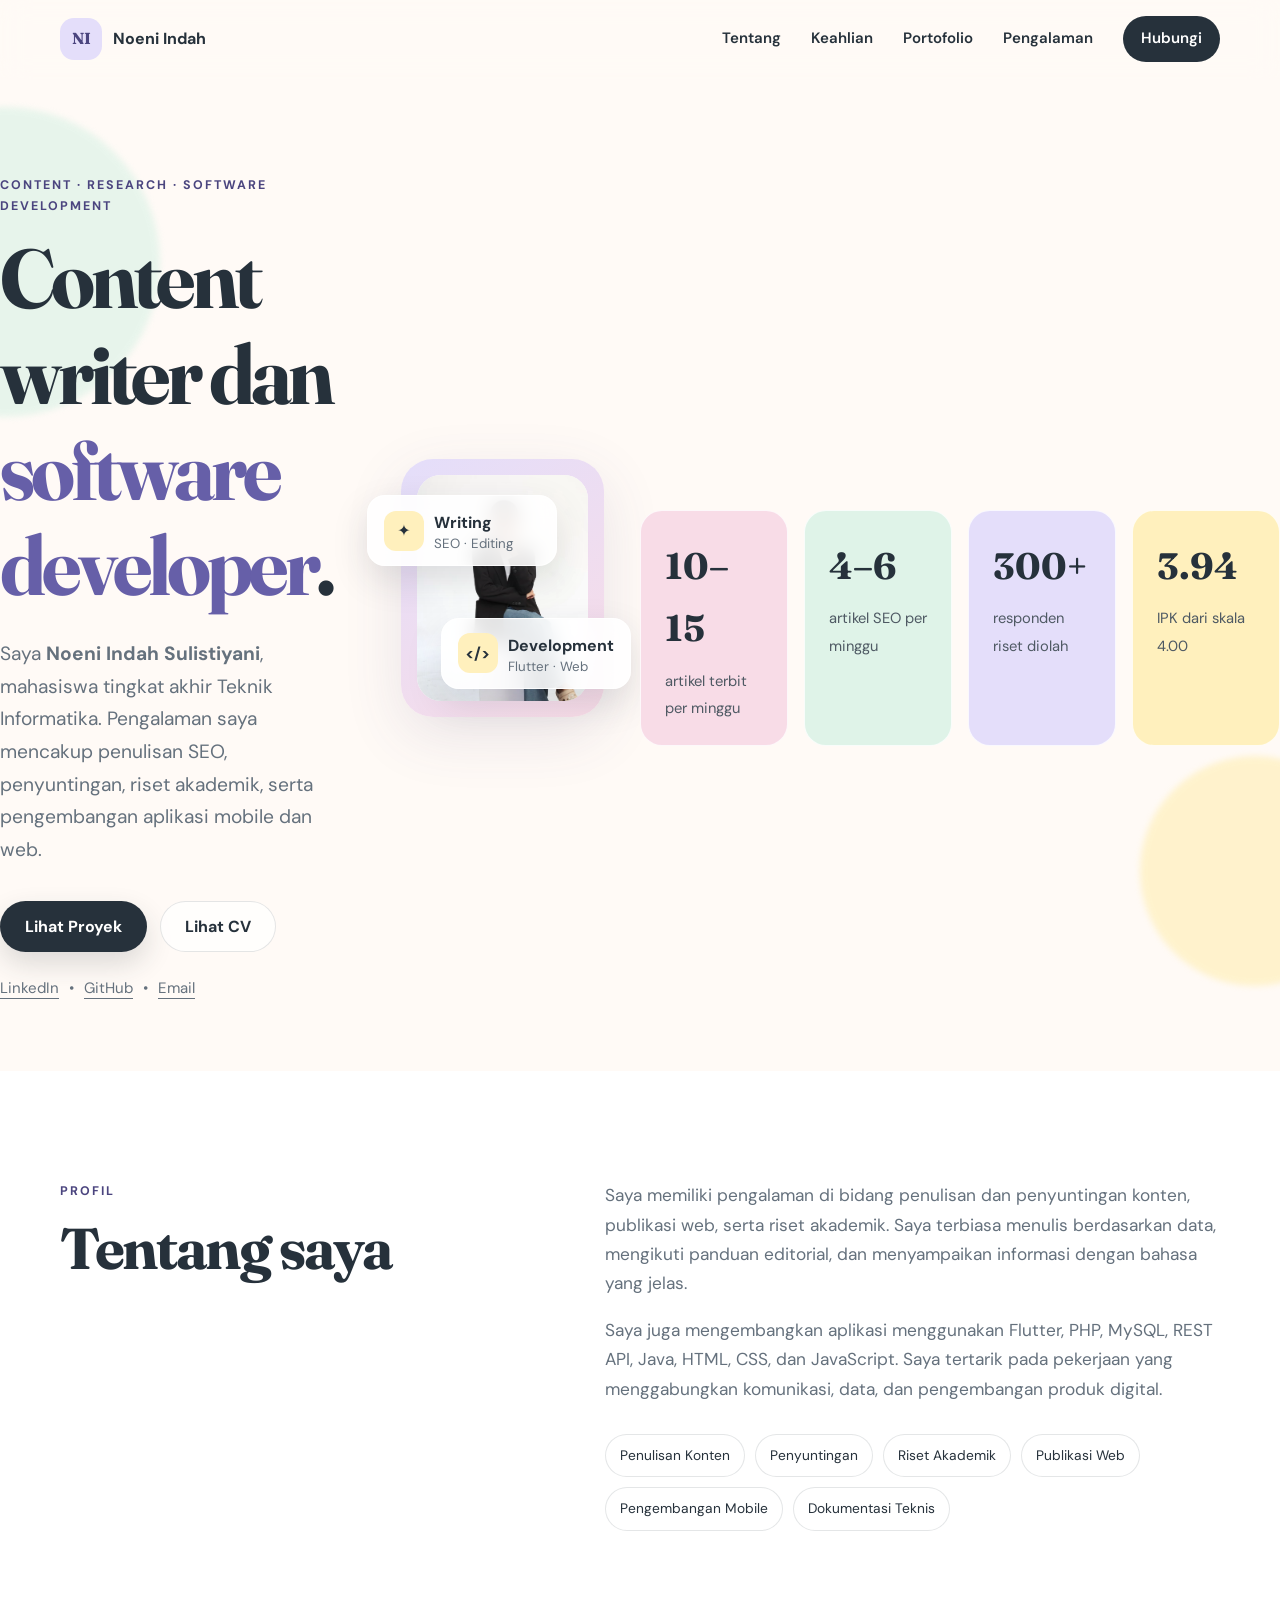
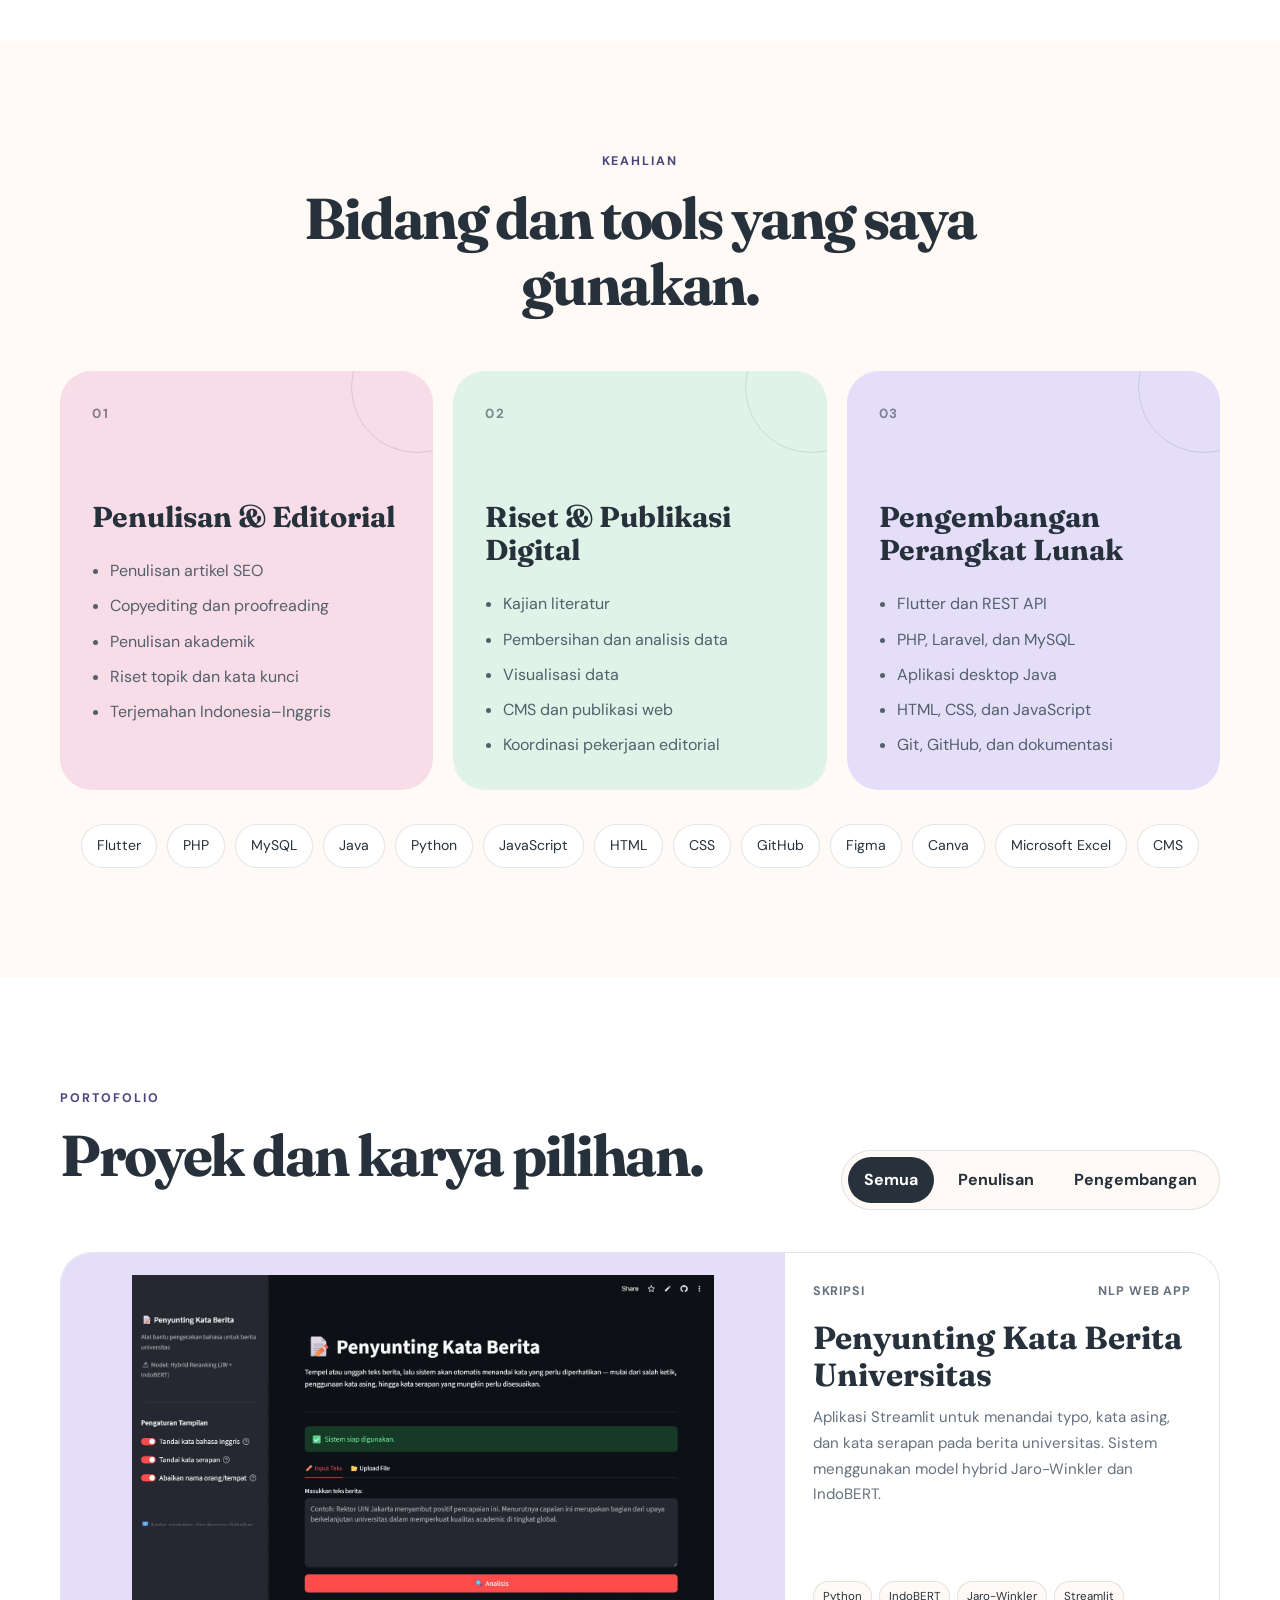
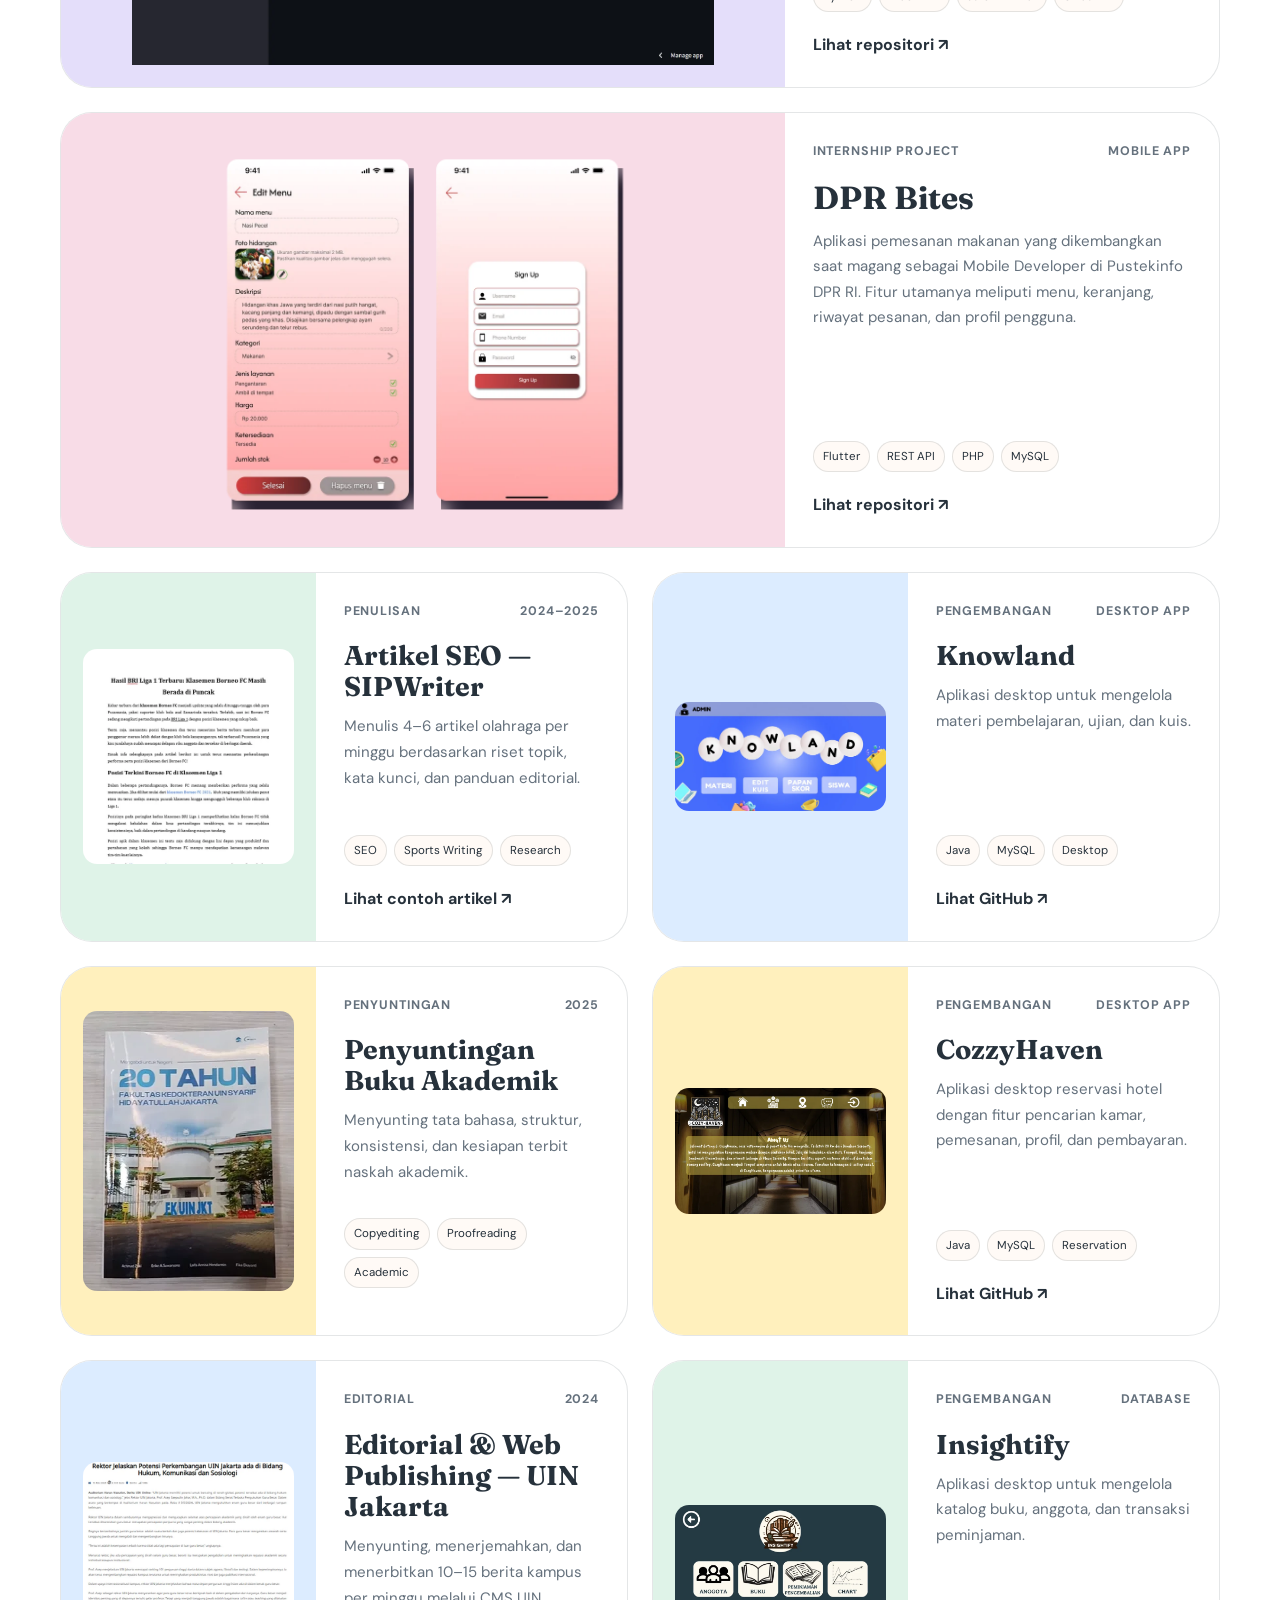
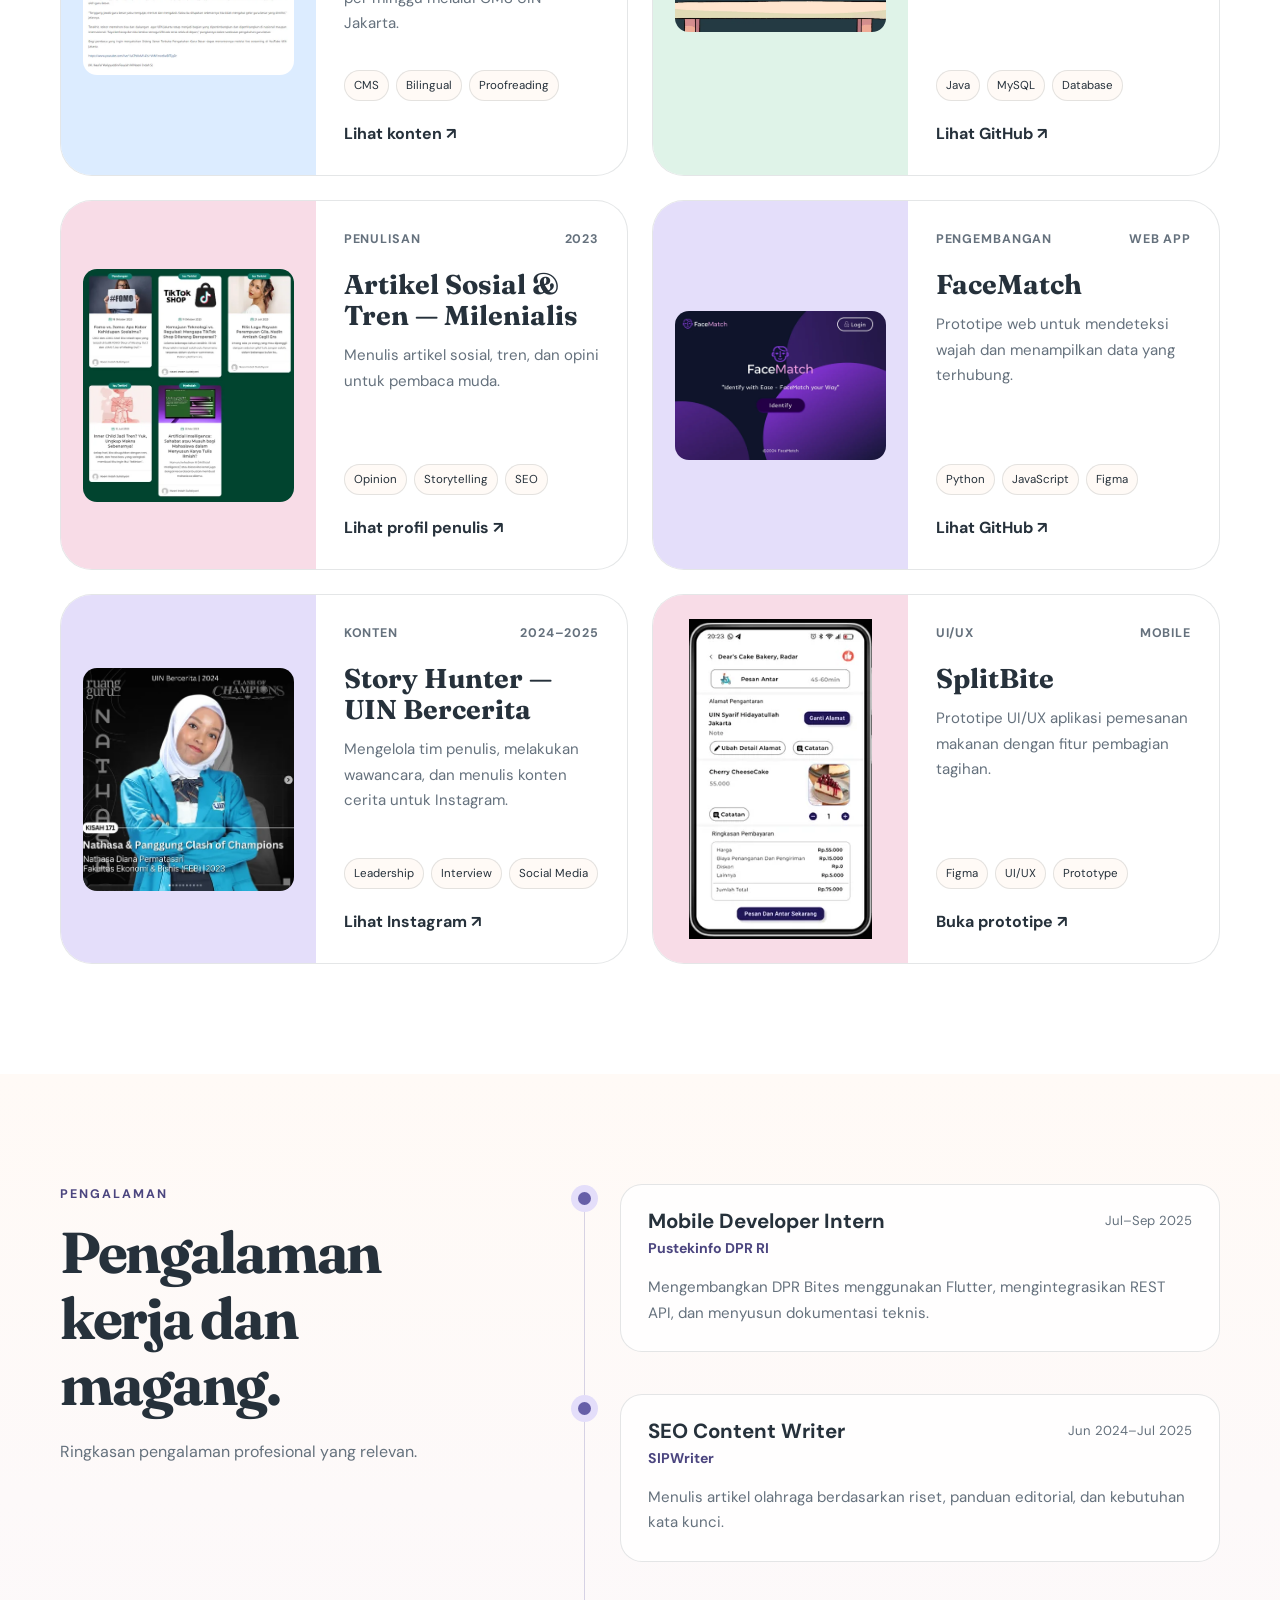
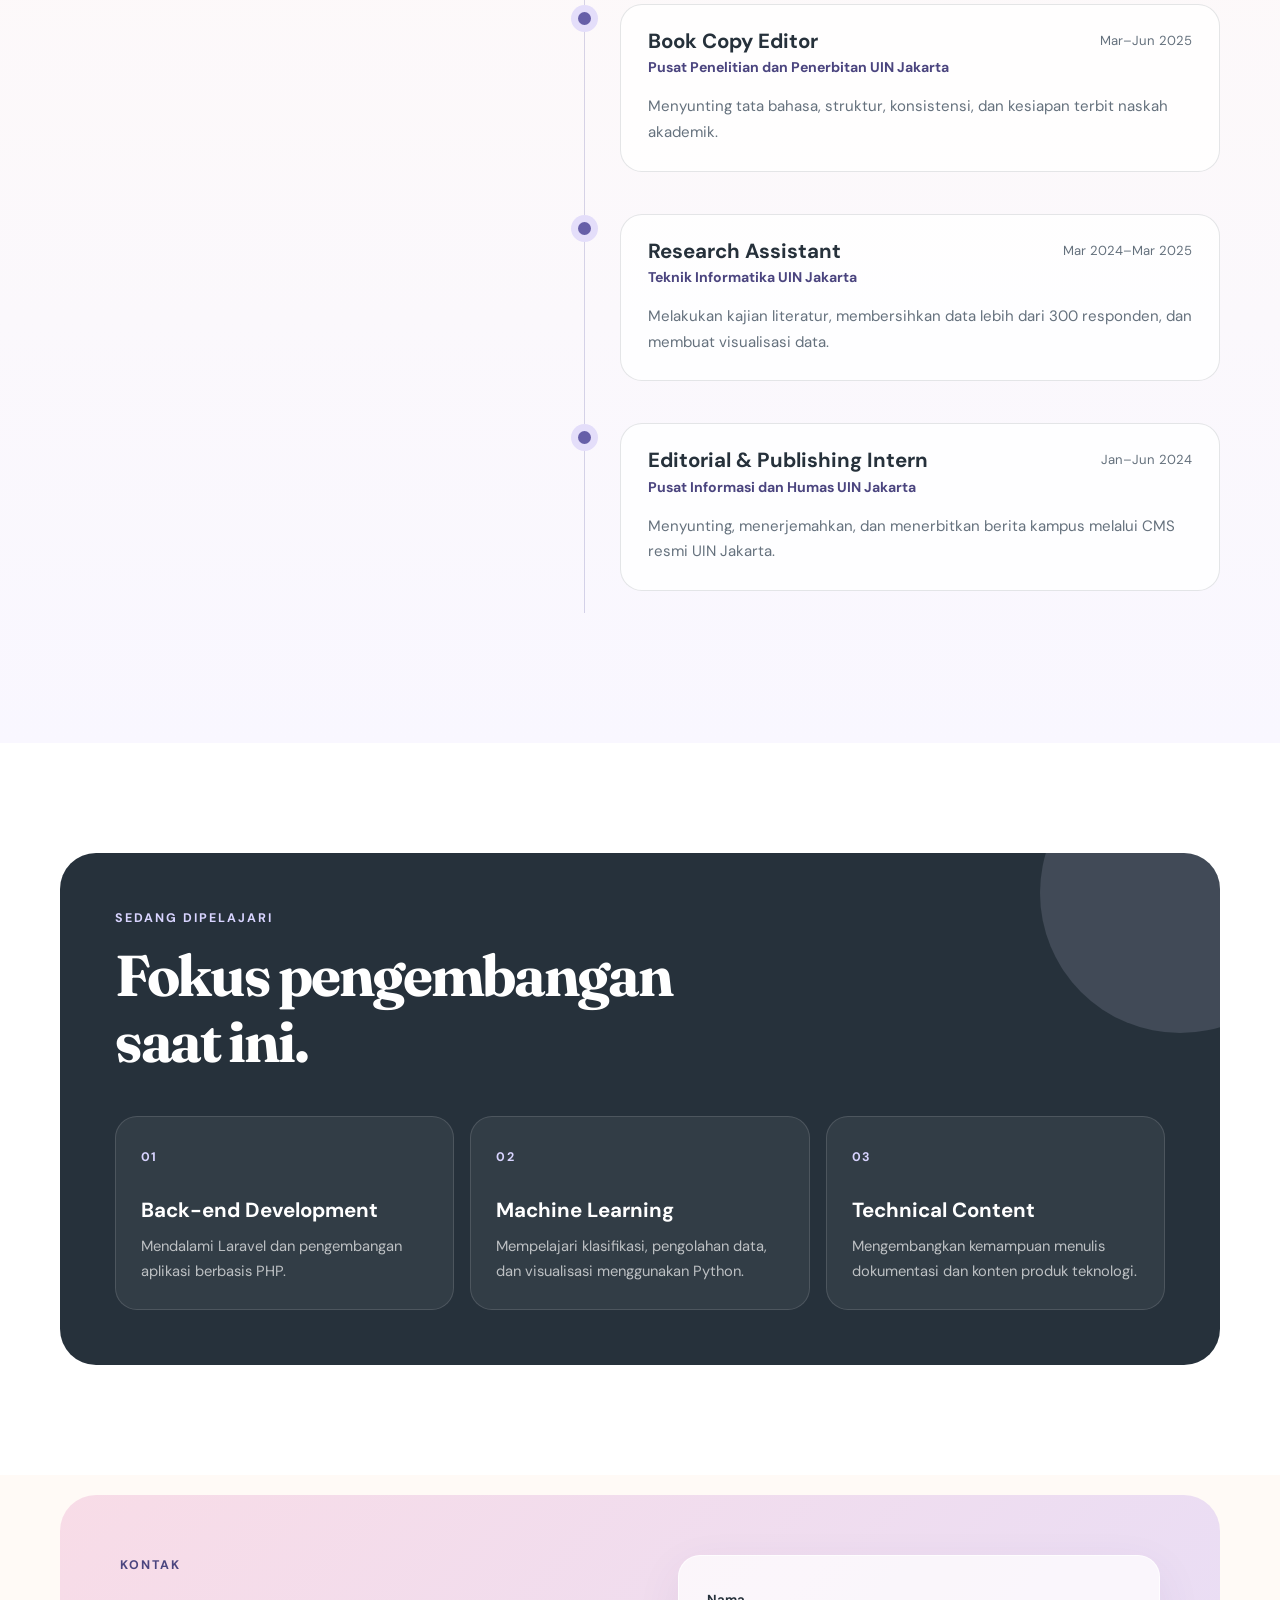
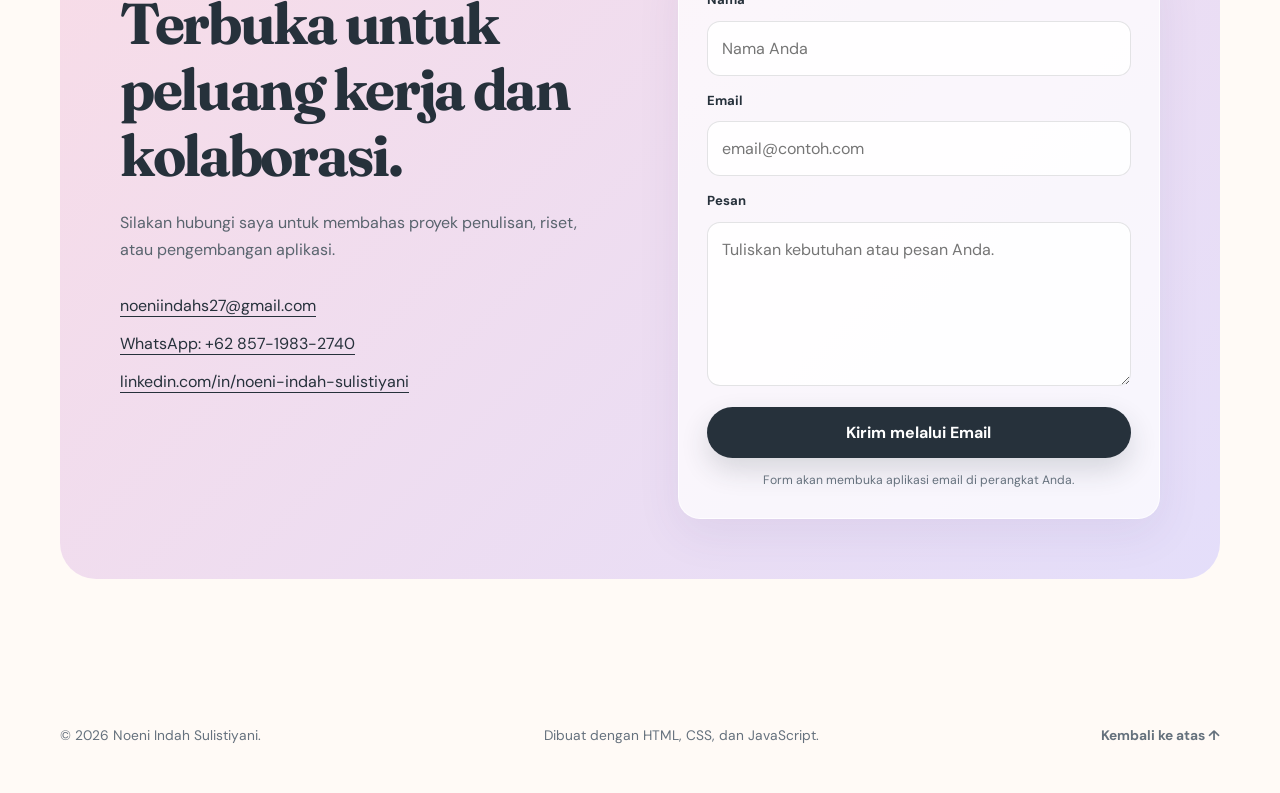
==== index.html @ 23eca580 "Add files via upload" ====
<!doctype html>
<html lang="id">
<head>
<meta charset="utf-8"/>
<meta content="width=device-width, initial-scale=1" name="viewport"/>
<meta content="Portofolio Noeni Indah Sulistiyani di bidang penulisan, penyuntingan, riset, dan pengembangan perangkat lunak." name="description"/>
<meta content="Noeni Indah Sulistiyani, content writer, editor, SEO writer, software developer, Flutter, Java, PHP, portfolio" name="keywords"/>
<meta content="Noeni Indah Sulistiyani" name="author"/>
<meta content="#fff8f3" name="theme-color"/>
<meta content="Noeni Indah Sulistiyani | Portofolio" property="og:title"/>
<meta content="Content writer, editor, researcher, dan software developer." property="og:description"/>
<meta content="website" property="og:type"/>
<title>Noeni Indah Sulistiyani | Portofolio</title>
<link href="https://fonts.googleapis.com" rel="preconnect"/>
<link crossorigin="" href="https://fonts.gstatic.com" rel="preconnect"/>
<link href="https://fonts.googleapis.com/css2?family=DM+Sans:wght@400;500;600;700&amp;family=Fraunces:opsz,wght@9..144,600;9..144,700&amp;display=swap" rel="stylesheet"/>
<link href="style.css" rel="stylesheet"/>
<script type="application/ld+json">
{
  "@context": "https://schema.org",
  "@type": "Person",
  "name": "Noeni Indah Sulistiyani",
  "jobTitle": "Content Writer and Software Developer",
  "email": "mailto:noeniindahs27@gmail.com",
  "url": "https://noeniis.github.io",
  "sameAs": [
    "https://www.linkedin.com/in/noeni-indah-sulistiyani/",
    "https://github.com/noeniis"
  ]
}
  </script>
</head>
<body>
<a class="skip-link" href="#main-content">Lewati ke konten utama</a>
<header class="site-header" id="top">
<nav aria-label="Navigasi utama" class="nav container">
<a aria-label="Beranda Noeni" class="brand" href="#top">
<span class="brand-mark">NI</span>
<span>Noeni Indah</span>
</a>
<button aria-controls="nav-menu" aria-expanded="false" aria-label="Buka menu" class="nav-toggle" type="button">
<span></span><span></span><span></span>
</button>
<div class="nav-menu" id="nav-menu">
<a href="#about">Tentang</a>
<a href="#skills">Keahlian</a>
<a href="#portfolio">Portofolio</a>
<a href="#experience">Pengalaman</a>
<a class="nav-cta" href="#contact">Hubungi</a>
</div>
</nav>
</header>
<main id="main-content">
<section class="hero section">
<div aria-hidden="true" class="hero-blob hero-blob-one"></div>
<div aria-hidden="true" class="hero-blob hero-blob-two"></div>
<div class="container hero-grid">
<div class="hero-copy reveal">
<p class="eyebrow">Content · Research · Software Development</p>
<h1>Content writer dan <span>software developer</span>.</h1>
<p class="hero-lead">Saya <strong>Noeni Indah Sulistiyani</strong>, mahasiswa tingkat akhir Teknik Informatika. Pengalaman saya mencakup penulisan SEO, penyuntingan, riset akademik, serta pengembangan aplikasi mobile dan web.</p>
<div class="hero-actions">
<a class="btn btn-primary" href="#portfolio">Lihat Proyek</a>
<a class="btn btn-secondary" href="assets/documents/Noeni-Indah-Sulistiyani-CV.pdf" rel="noopener" target="_blank">Lihat CV</a>
</div>
<div aria-label="Tautan profesional" class="hero-socials">
<a href="https://www.linkedin.com/in/noeni-indah-sulistiyani/" rel="noopener" target="_blank">LinkedIn</a>
<span aria-hidden="true">•</span>
<a href="https://github.com/noeniis" rel="noopener" target="_blank">GitHub</a>
<span aria-hidden="true">•</span>
<a href="mailto:noeniindahs27@gmail.com">Email</a>
</div>
</div>
<div class="hero-visual reveal">
<div class="portrait-card">
<img alt="Foto profesional Noeni Indah Sulistiyani" height="1130" src="assets/images/profile.webp" width="853"/>
<div class="floating-note note-writing">
<span class="note-icon">✦</span>
<strong>Writing</strong>
<small>SEO · Editing</small>
</div>
<div class="floating-note note-coding">
<span class="note-icon">&lt;/&gt;</span>
<strong>Development</strong>
<small>Flutter · Web</small>
</div>
</div>
</div>
</div>
<div aria-label="Pencapaian singkat" class="container stats-grid reveal">
<article class="stat-card pastel-pink">
<strong>10–15</strong>
<span>artikel terbit per minggu</span>
</article>
<article class="stat-card pastel-mint">
<strong>4–6</strong>
<span>artikel SEO per minggu</span>
</article>
<article class="stat-card pastel-lavender">
<strong>300+</strong>
<span>responden riset diolah</span>
</article>
<article class="stat-card pastel-yellow">
<strong>3.94</strong>
<span>IPK dari skala 4.00</span>
</article>
</div>
</section>
<section class="section about" id="about">
<div class="container about-grid">
<div class="section-heading reveal">
<p class="eyebrow">Profil</p>
<h2>Tentang saya</h2>
</div>
<div class="about-copy reveal">
<p>Saya memiliki pengalaman di bidang penulisan dan penyuntingan konten, publikasi web, serta riset akademik. Saya terbiasa menulis berdasarkan data, mengikuti panduan editorial, dan menyampaikan informasi dengan bahasa yang jelas.</p>
<p>Saya juga mengembangkan aplikasi menggunakan Flutter, PHP, MySQL, REST API, Java, HTML, CSS, dan JavaScript. Saya tertarik pada pekerjaan yang menggabungkan komunikasi, data, dan pengembangan produk digital.</p>
<div aria-label="Bidang utama" class="about-tags">
<span>Penulisan Konten</span>
<span>Penyuntingan</span>
<span>Riset Akademik</span>
<span>Publikasi Web</span>
<span>Pengembangan Mobile</span>
<span>Dokumentasi Teknis</span>
</div>
</div>
</div>
</section>
<section class="section skills-section" id="skills">
<div class="container">
<div class="section-heading centered reveal">
<p class="eyebrow">Keahlian</p>
<h2>Bidang dan tools yang saya gunakan.</h2>
</div>
<div class="skills-grid">
<article class="skill-panel pastel-pink reveal">
<div class="skill-number">01</div>
<h3>Penulisan &amp; Editorial</h3>
<ul><li>Penulisan artikel SEO</li><li>Copyediting dan proofreading</li><li>Penulisan akademik</li><li>Riset topik dan kata kunci</li><li>Terjemahan Indonesia–Inggris</li></ul>
</article>
<article class="skill-panel pastel-mint reveal">
<div class="skill-number">02</div>
<h3>Riset &amp; Publikasi Digital</h3>
<ul><li>Kajian literatur</li><li>Pembersihan dan analisis data</li><li>Visualisasi data</li><li>CMS dan publikasi web</li><li>Koordinasi pekerjaan editorial</li></ul>
</article>
<article class="skill-panel pastel-lavender reveal">
<div class="skill-number">03</div>
<h3>Pengembangan Perangkat Lunak</h3>
<ul><li>Flutter dan REST API</li><li>PHP, Laravel, dan MySQL</li><li>Aplikasi desktop Java</li><li>HTML, CSS, dan JavaScript</li><li>Git, GitHub, dan dokumentasi</li></ul>
</article>
</div>
<div aria-label="Perangkat yang digunakan" class="tool-cloud reveal">
<span>Flutter</span><span>PHP</span><span>MySQL</span><span>Java</span><span>Python</span><span>JavaScript</span><span>HTML</span><span>CSS</span><span>GitHub</span><span>Figma</span><span>Canva</span><span>Microsoft Excel</span><span>CMS</span>
</div>
</div>
</section>
<section class="section portfolio-section" id="portfolio">
<div class="container">
<div class="portfolio-head reveal">
<div class="section-heading">
<p class="eyebrow">Portofolio</p>
<h2>Proyek dan karya pilihan.</h2>
</div>
<div aria-label="Filter portofolio" class="filter-group" role="group">
<button class="filter-btn active" data-filter="all" type="button">Semua</button>
<button class="filter-btn" data-filter="writing" type="button">Penulisan</button>
<button class="filter-btn" data-filter="coding" type="button">Pengembangan</button>
</div>
</div>
<div class="portfolio-grid"><article class="project-card featured reveal" data-category="coding">
<div class="project-image pastel-lavender">
<img alt="Tampilan aplikasi Penyunting Kata Berita Universitas" loading="lazy" src="assets/images/berita-universitas.webp"/>
</div>
<div class="project-body">
<div class="project-meta"><span>Skripsi</span><span>NLP Web App</span></div>
<h3>Penyunting Kata Berita Universitas</h3>
<p>Aplikasi Streamlit untuk menandai typo, kata asing, dan kata serapan pada berita universitas. Sistem menggunakan model hybrid Jaro-Winkler dan IndoBERT.</p>
<div class="project-tags"><span>Python</span><span>IndoBERT</span><span>Jaro-Winkler</span><span>Streamlit</span></div>
<a class="text-link" href="https://github.com/noeniis/berita_universitas" rel="noopener" target="_blank">Lihat repositori <span aria-hidden="true">↗</span></a>
</div>
</article><article class="project-card featured reveal" data-category="coding">
<div class="project-image pastel-pink">
<img alt="Tampilan aplikasi mobile DPR Bites" loading="lazy" src="assets/images/dpr-bites.webp"/>
</div>
<div class="project-body">
<div class="project-meta"><span>Internship Project</span><span>Mobile App</span></div>
<h3>DPR Bites</h3>
<p>Aplikasi pemesanan makanan yang dikembangkan saat magang sebagai Mobile Developer di Pustekinfo DPR RI. Fitur utamanya meliputi menu, keranjang, riwayat pesanan, dan profil pengguna.</p>
<div class="project-tags"><span>Flutter</span><span>REST API</span><span>PHP</span><span>MySQL</span></div>
<a class="text-link" href="https://github.com/noeniis/dpr_bites" rel="noopener" target="_blank">Lihat repositori <span aria-hidden="true">↗</span></a>
</div>
</article>
<article class="project-card reveal" data-category="writing">
<div class="project-image pastel-mint">
<img alt="Cuplikan artikel SEO SIPWriter" loading="lazy" src="assets/images/sipwriter.webp"/>
</div>
<div class="project-body">
<div class="project-meta"><span>Penulisan</span><span>2024–2025</span></div>
<h3>Artikel SEO — SIPWriter</h3>
<p>Menulis 4–6 artikel olahraga per minggu berdasarkan riset topik, kata kunci, dan panduan editorial.</p>
<div class="project-tags"><span>SEO</span><span>Sports Writing</span><span>Research</span></div>
<a class="text-link" href="https://bit.ly/sipwriterNoeni" rel="noopener" target="_blank">Lihat contoh artikel <span aria-hidden="true">↗</span></a>
</div>
</article>
<article class="project-card reveal" data-category="coding">
<div class="project-image pastel-blue">
<img alt="Tampilan aplikasi pembelajaran Knowland" loading="lazy" src="assets/images/knowland.webp"/>
</div>
<div class="project-body">
<div class="project-meta"><span>Pengembangan</span><span>Desktop App</span></div>
<h3>Knowland</h3>
<p>Aplikasi desktop untuk mengelola materi pembelajaran, ujian, dan kuis.</p>
<div class="project-tags"><span>Java</span><span>MySQL</span><span>Desktop</span></div>
<a class="text-link" href="https://github.com/noeniis" rel="noopener" target="_blank">Lihat GitHub <span aria-hidden="true">↗</span></a>
</div>
</article>
<article class="project-card reveal" data-category="writing">
<div class="project-image pastel-yellow">
<img alt="Buku akademik yang disunting" loading="lazy" src="assets/images/book-editing.webp"/>
</div>
<div class="project-body">
<div class="project-meta"><span>Penyuntingan</span><span>2025</span></div>
<h3>Penyuntingan Buku Akademik</h3>
<p>Menyunting tata bahasa, struktur, konsistensi, dan kesiapan terbit naskah akademik.</p>
<div class="project-tags"><span>Copyediting</span><span>Proofreading</span><span>Academic</span></div>
</div>
</article>
<article class="project-card reveal" data-category="coding">
<div class="project-image pastel-yellow">
<img alt="Tampilan aplikasi reservasi hotel CozzyHaven" loading="lazy" src="assets/images/cozzyhaven.webp"/>
</div>
<div class="project-body">
<div class="project-meta"><span>Pengembangan</span><span>Desktop App</span></div>
<h3>CozzyHaven</h3>
<p>Aplikasi desktop reservasi hotel dengan fitur pencarian kamar, pemesanan, profil, dan pembayaran.</p>
<div class="project-tags"><span>Java</span><span>MySQL</span><span>Reservation</span></div>
<a class="text-link" href="https://github.com/noeniis" rel="noopener" target="_blank">Lihat GitHub <span aria-hidden="true">↗</span></a>
</div>
</article>
<article class="project-card reveal" data-category="writing">
<div class="project-image pastel-blue">
<img alt="Cuplikan artikel berita UIN Jakarta" loading="lazy" src="assets/images/uin-editorial.webp"/>
</div>
<div class="project-body">
<div class="project-meta"><span>Editorial</span><span>2024</span></div>
<h3>Editorial &amp; Web Publishing — UIN Jakarta</h3>
<p>Menyunting, menerjemahkan, dan menerbitkan 10–15 berita kampus per minggu melalui CMS UIN Jakarta.</p>
<div class="project-tags"><span>CMS</span><span>Bilingual</span><span>Proofreading</span></div>
<a class="text-link" href="https://bit.ly/beritaUINNoeni" rel="noopener" target="_blank">Lihat konten <span aria-hidden="true">↗</span></a>
</div>
</article>
<article class="project-card reveal" data-category="coding">
<div class="project-image pastel-mint">
<img alt="Tampilan perpustakaan digital Insightify" loading="lazy" src="assets/images/insightify.webp"/>
</div>
<div class="project-body">
<div class="project-meta"><span>Pengembangan</span><span>Database</span></div>
<h3>Insightify</h3>
<p>Aplikasi desktop untuk mengelola katalog buku, anggota, dan transaksi peminjaman.</p>
<div class="project-tags"><span>Java</span><span>MySQL</span><span>Database</span></div>
<a class="text-link" href="https://github.com/noeniis" rel="noopener" target="_blank">Lihat GitHub <span aria-hidden="true">↗</span></a>
</div>
</article>
<article class="project-card reveal" data-category="writing">
<div class="project-image pastel-pink">
<img alt="Kumpulan artikel Noeni di Milenialis" loading="lazy" src="assets/images/milenialis.webp"/>
</div>
<div class="project-body">
<div class="project-meta"><span>Penulisan</span><span>2023</span></div>
<h3>Artikel Sosial &amp; Tren — Milenialis</h3>
<p>Menulis artikel sosial, tren, dan opini untuk pembaca muda.</p>
<div class="project-tags"><span>Opinion</span><span>Storytelling</span><span>SEO</span></div>
<a class="text-link" href="https://milenialis.id/author/noeni-indah-sulistiyani/" rel="noopener" target="_blank">Lihat profil penulis <span aria-hidden="true">↗</span></a>
</div>
</article>
<article class="project-card reveal" data-category="coding">
<div class="project-image pastel-lavender">
<img alt="Tampilan website pengenalan wajah FaceMatch" loading="lazy" src="assets/images/facematch.webp"/>
</div>
<div class="project-body">
<div class="project-meta"><span>Pengembangan</span><span>Web App</span></div>
<h3>FaceMatch</h3>
<p>Prototipe web untuk mendeteksi wajah dan menampilkan data yang terhubung.</p>
<div class="project-tags"><span>Python</span><span>JavaScript</span><span>Figma</span></div>
<a class="text-link" href="https://github.com/noeniis" rel="noopener" target="_blank">Lihat GitHub <span aria-hidden="true">↗</span></a>
</div>
</article>
<article class="project-card reveal" data-category="writing">
<div class="project-image pastel-lavender">
<img alt="Konten Instagram UIN Bercerita" loading="lazy" src="assets/images/uin-bercerita.webp"/>
</div>
<div class="project-body">
<div class="project-meta"><span>Konten</span><span>2024–2025</span></div>
<h3>Story Hunter — UIN Bercerita</h3>
<p>Mengelola tim penulis, melakukan wawancara, dan menulis konten cerita untuk Instagram.</p>
<div class="project-tags"><span>Leadership</span><span>Interview</span><span>Social Media</span></div>
<a class="text-link" href="https://www.instagram.com/uinbercerita/" rel="noopener" target="_blank">Lihat Instagram <span aria-hidden="true">↗</span></a>
</div>
</article>
<article class="project-card reveal" data-category="coding">
<div class="project-image pastel-pink">
<img alt="Tampilan prototipe SplitBite" loading="lazy" src="assets/images/splitbite.webp"/>
</div>
<div class="project-body">
<div class="project-meta"><span>UI/UX</span><span>Mobile</span></div>
<h3>SplitBite</h3>
<p>Prototipe UI/UX aplikasi pemesanan makanan dengan fitur pembagian tagihan.</p>
<div class="project-tags"><span>Figma</span><span>UI/UX</span><span>Prototype</span></div>
<a class="text-link" href="https://www.figma.com/proto/OXzYDsZk25T3Bbr1NCgT6A/Mock-Up-SplitBite?node-id=131-618&amp;p=f&amp;m=draw&amp;scaling=scale-down&amp;content-scaling=fixed&amp;page-id=0%3A1&amp;starting-point-node-id=1%3A2&amp;t=vXgutFdn3vOomRvY-1" rel="noopener" target="_blank">Buka prototipe <span aria-hidden="true">↗</span></a>
</div>
</article>
</div>
</div>
</section>
<section class="section experience-section" id="experience">
<div class="container experience-grid">
<div class="section-heading reveal">
<p class="eyebrow">Pengalaman</p>
<h2>Pengalaman kerja dan magang.</h2>
<p class="section-intro">Ringkasan pengalaman profesional yang relevan.</p>
</div>
<div class="timeline">
<article class="timeline-item reveal">
<div class="timeline-dot"></div>
<div class="timeline-content">
<div class="timeline-top"><h3>Mobile Developer Intern</h3><span>Jul–Sep 2025</span></div>
<p class="timeline-org">Pustekinfo DPR RI</p>
<p>Mengembangkan DPR Bites menggunakan Flutter, mengintegrasikan REST API, dan menyusun dokumentasi teknis.</p>
</div>
</article>
<article class="timeline-item reveal">
<div class="timeline-dot"></div>
<div class="timeline-content">
<div class="timeline-top"><h3>SEO Content Writer</h3><span>Jun 2024–Jul 2025</span></div>
<p class="timeline-org">SIPWriter</p>
<p>Menulis artikel olahraga berdasarkan riset, panduan editorial, dan kebutuhan kata kunci.</p>
</div>
</article>
<article class="timeline-item reveal">
<div class="timeline-dot"></div>
<div class="timeline-content">
<div class="timeline-top"><h3>Book Copy Editor</h3><span>Mar–Jun 2025</span></div>
<p class="timeline-org">Pusat Penelitian dan Penerbitan UIN Jakarta</p>
<p>Menyunting tata bahasa, struktur, konsistensi, dan kesiapan terbit naskah akademik.</p>
</div>
</article>
<article class="timeline-item reveal">
<div class="timeline-dot"></div>
<div class="timeline-content">
<div class="timeline-top"><h3>Research Assistant</h3><span>Mar 2024–Mar 2025</span></div>
<p class="timeline-org">Teknik Informatika UIN Jakarta</p>
<p>Melakukan kajian literatur, membersihkan data lebih dari 300 responden, dan membuat visualisasi data.</p>
</div>
</article>
<article class="timeline-item reveal">
<div class="timeline-dot"></div>
<div class="timeline-content">
<div class="timeline-top"><h3>Editorial &amp; Publishing Intern</h3><span>Jan–Jun 2024</span></div>
<p class="timeline-org">Pusat Informasi dan Humas UIN Jakarta</p>
<p>Menyunting, menerjemahkan, dan menerbitkan berita kampus melalui CMS resmi UIN Jakarta.</p>
</div>
</article>
</div>
</div>
</section>
<section class="section focus-section">
<div class="container focus-card reveal">
<div>
<p class="eyebrow">Sedang Dipelajari</p>
<h2>Fokus pengembangan saat ini.</h2>
</div>
<div class="focus-items">
<article><span>01</span><h3>Back-end Development</h3><p>Mendalami Laravel dan pengembangan aplikasi berbasis PHP.</p></article>
<article><span>02</span><h3>Machine Learning</h3><p>Mempelajari klasifikasi, pengolahan data, dan visualisasi menggunakan Python.</p></article>
<article><span>03</span><h3>Technical Content</h3><p>Mengembangkan kemampuan menulis dokumentasi dan konten produk teknologi.</p></article>
</div>
</div>
</section>
<section class="section contact-section" id="contact">
<div class="container contact-card reveal">
<div class="contact-copy">
<p class="eyebrow">Kontak</p>
<h2>Terbuka untuk peluang kerja dan kolaborasi.</h2>
<p>Silakan hubungi saya untuk membahas proyek penulisan, riset, atau pengembangan aplikasi.</p>
<div class="contact-links">
<a href="mailto:noeniindahs27@gmail.com">noeniindahs27@gmail.com</a>
<a href="https://wa.me/6285719832740" rel="noopener" target="_blank">WhatsApp: +62 857-1983-2740</a>
<a href="https://www.linkedin.com/in/noeni-indah-sulistiyani/" rel="noopener" target="_blank">linkedin.com/in/noeni-indah-sulistiyani</a>
</div>
</div>
<form class="contact-form" id="contact-form">
<label for="name">Nama</label>
<input id="name" name="name" placeholder="Nama Anda" required="" type="text"/>
<label for="email">Email</label>
<input id="email" name="email" placeholder="email@contoh.com" required="" type="email"/>
<label for="message">Pesan</label>
<textarea id="message" name="message" placeholder="Tuliskan kebutuhan atau pesan Anda." required="" rows="5"></textarea>
<button class="btn btn-primary" type="submit">Kirim melalui Email</button>
<p class="form-note">Form akan membuka aplikasi email di perangkat Anda.</p>
</form>
</div>
</section>
</main>
<footer class="site-footer">
<div class="container footer-inner">
<p>© <span id="year"></span> Noeni Indah Sulistiyani.</p>
<p>Dibuat dengan HTML, CSS, dan JavaScript.</p>
<a href="#top">Kembali ke atas ↑</a>
</div>
</footer>
<script src="script.js"></script>
</body>
</html>
---- style.css ----
:root {
  --bg: #fffaf6;
  --surface: #ffffff;
  --ink: #26313b;
  --muted: #65717d;
  --line: rgba(38, 49, 59, 0.12);
  --accent: #665fa8;
  --accent-dark: #4b457f;
  --pink: #f8dce7;
  --mint: #dff3e8;
  --lavender: #e4defa;
  --yellow: #fff0bd;
  --blue: #dcecff;
  --shadow: 0 18px 60px rgba(75, 69, 127, 0.12);
  --radius-lg: 32px;
  --radius-md: 22px;
  --radius-sm: 14px;
  --container: 1160px;
}

* { box-sizing: border-box; }
html { scroll-behavior: smooth; }
body {
  margin: 0;
  color: var(--ink);
  background: var(--bg);
  font-family: "DM Sans", system-ui, -apple-system, BlinkMacSystemFont, "Segoe UI", sans-serif;
  line-height: 1.7;
  overflow-x: hidden;
}
body.menu-open { overflow: hidden; }
img { display: block; max-width: 100%; }
a { color: inherit; }
button, input, textarea { font: inherit; }
button { color: inherit; }

.skip-link {
  position: fixed;
  top: 10px;
  left: 10px;
  z-index: 1000;
  padding: 10px 14px;
  background: var(--ink);
  color: #fff;
  border-radius: 10px;
  transform: translateY(-160%);
  transition: transform .2s ease;
}
.skip-link:focus { transform: translateY(0); }

.container { width: min(calc(100% - 40px), var(--container)); margin-inline: auto; }
.section { padding: 110px 0; position: relative; }
.eyebrow {
  margin: 0 0 14px;
  color: var(--accent-dark);
  font-size: .78rem;
  font-weight: 700;
  letter-spacing: .16em;
  text-transform: uppercase;
}
h1, h2, h3 { margin-top: 0; line-height: 1.15; }
h1, h2 { font-family: "Fraunces", Georgia, serif; }
h1 { margin-bottom: 24px; font-size: clamp(3.2rem, 6.5vw, 5.8rem); letter-spacing: -.05em; }
h1 span { color: var(--accent); }
h2 { margin-bottom: 20px; font-size: clamp(2.2rem, 4.5vw, 4.4rem); letter-spacing: -.04em; }
h3 { margin-bottom: 12px; font-size: 1.28rem; }
p { margin-top: 0; }

.site-header {
  position: fixed;
  inset: 0 0 auto;
  z-index: 100;
  padding: 16px 0;
  background: rgba(255, 250, 246, .82);
  border-bottom: 1px solid transparent;
  backdrop-filter: blur(14px);
  transition: padding .25s ease, border-color .25s ease, box-shadow .25s ease;
}
.site-header.scrolled {
  padding: 10px 0;
  border-color: var(--line);
  box-shadow: 0 8px 30px rgba(38,49,59,.06);
}
.nav { display: flex; align-items: center; justify-content: space-between; gap: 30px; }
.brand { display: inline-flex; align-items: center; gap: 11px; text-decoration: none; font-weight: 700; }
.brand-mark {
  display: grid;
  place-items: center;
  width: 42px;
  height: 42px;
  border-radius: 14px;
  background: var(--lavender);
  color: var(--accent-dark);
  font-family: "Fraunces", Georgia, serif;
}
.nav-menu { display: flex; align-items: center; gap: 30px; }
.nav-menu a { text-decoration: none; font-size: .94rem; font-weight: 600; }
.nav-menu a:hover { color: var(--accent); }
.nav-cta { padding: 10px 18px; border-radius: 999px; background: var(--ink); color: #fff !important; }
.nav-toggle { display: none; width: 44px; height: 44px; border: 0; border-radius: 14px; background: var(--lavender); cursor: pointer; }
.nav-toggle span { display: block; width: 20px; height: 2px; margin: 4px auto; background: var(--ink); transition: .25s ease; }

.hero { padding-top: 175px; padding-bottom: 70px; min-height: 100vh; display: flex; align-items: center; }
.hero-grid { display: grid; grid-template-columns: 1.15fr .85fr; align-items: center; gap: 70px; }
.hero-lead { max-width: 680px; color: var(--muted); font-size: clamp(1.05rem, 1.5vw, 1.22rem); }
.hero-actions { display: flex; flex-wrap: wrap; gap: 13px; margin: 34px 0 24px; }
.btn {
  display: inline-flex;
  align-items: center;
  justify-content: center;
  min-height: 51px;
  padding: 0 24px;
  border: 1px solid transparent;
  border-radius: 999px;
  text-decoration: none;
  font-weight: 700;
  cursor: pointer;
  transition: transform .2s ease, box-shadow .2s ease, background .2s ease;
}
.btn:hover { transform: translateY(-2px); }
.btn-primary { background: var(--ink); color: #fff; box-shadow: 0 12px 28px rgba(38,49,59,.16); }
.btn-primary:hover { background: var(--accent-dark); }
.btn-secondary { background: rgba(255,255,255,.7); border-color: var(--line); }
.btn-secondary:hover { background: #fff; box-shadow: var(--shadow); }
.hero-socials { display: flex; align-items: center; flex-wrap: wrap; gap: 10px; color: var(--muted); font-size: .94rem; }
.hero-socials a { text-decoration-thickness: 1px; text-underline-offset: 5px; }

.hero-visual { position: relative; }
.portrait-card {
  position: relative;
  width: min(100%, 440px);
  margin-inline: auto;
  padding: 16px;
  background: linear-gradient(145deg, var(--lavender), var(--pink));
  border-radius: 32px;
  box-shadow: var(--shadow);
}
.portrait-card img {
  width: 100%;
  height: auto;
  object-fit: contain;
  object-position: center top;
  border-radius: 24px;
  background: #fff;
}
.floating-note {
  position: absolute;
  display: grid;
  grid-template-columns: auto 1fr;
  column-gap: 10px;
  align-items: center;
  min-width: 190px;
  padding: 13px 16px;
  border: 1px solid rgba(255,255,255,.8);
  border-radius: 18px;
  background: rgba(255,255,255,.88);
  box-shadow: 0 14px 36px rgba(38,49,59,.13);
  backdrop-filter: blur(10px);
}
.floating-note strong, .floating-note small { grid-column: 2; }
.floating-note small { color: var(--muted); line-height: 1.2; }
.note-icon { grid-row: 1 / span 2; display: grid; place-items: center; width: 40px; height: 40px; border-radius: 12px; background: var(--yellow); font-weight: 700; }
.note-writing { top: 14%; left: -17%; }
.note-coding { right: -13%; bottom: 11%; }
.hero-blob { position: absolute; border-radius: 50%; filter: blur(3px); opacity: .72; pointer-events: none; }
.hero-blob-one { width: 310px; height: 310px; top: 10%; left: -150px; background: var(--mint); }
.hero-blob-two { width: 230px; height: 230px; right: -90px; bottom: 8%; background: var(--yellow); }

.stats-grid { display: grid; grid-template-columns: repeat(4, 1fr); gap: 16px; margin-top: 80px; }
.stat-card { min-height: 150px; padding: 24px; border-radius: var(--radius-md); border: 1px solid rgba(255,255,255,.8); }
.stat-card strong { display: block; margin-bottom: 7px; font-family: "Fraunces", Georgia, serif; font-size: 2.3rem; }
.stat-card span { color: #4e5963; font-size: .92rem; }
.pastel-pink { background: var(--pink); }
.pastel-mint { background: var(--mint); }
.pastel-lavender { background: var(--lavender); }
.pastel-yellow { background: var(--yellow); }
.pastel-blue { background: var(--blue); }

.about { background: #fff; }
.about-grid { display: grid; grid-template-columns: .85fr 1.15fr; gap: 90px; align-items: start; }
.section-heading h2 { max-width: 780px; }
.about-copy { color: var(--muted); font-size: 1.08rem; }
.about-tags { display: flex; flex-wrap: wrap; gap: 10px; margin-top: 30px; }
.about-tags span, .tool-cloud span, .project-tags span {
  display: inline-flex;
  align-items: center;
  border: 1px solid var(--line);
  border-radius: 999px;
  background: rgba(255,255,255,.75);
  color: var(--ink);
}
.about-tags span { padding: 9px 14px; font-size: .86rem; }

.skills-section { overflow: hidden; }
.centered { text-align: center; }
.centered h2 { margin-inline: auto; }
.skills-grid { display: grid; grid-template-columns: repeat(3, 1fr); gap: 20px; margin-top: 52px; }
.skill-panel { min-height: 410px; padding: 32px; border-radius: var(--radius-lg); position: relative; overflow: hidden; }
.skill-number { margin-bottom: 75px; color: rgba(38,49,59,.55); font-size: .83rem; font-weight: 700; letter-spacing: .12em; }
.skill-panel h3 { font-family: "Fraunces", Georgia, serif; font-size: 1.8rem; }
.skill-panel ul { margin: 24px 0 0; padding-left: 18px; color: #53606a; }
.skill-panel li + li { margin-top: 8px; }
.skill-panel::after { content: ""; position: absolute; width: 130px; height: 130px; border: 1px solid rgba(38,49,59,.13); border-radius: 50%; right: -50px; top: -50px; }
.tool-cloud { display: flex; flex-wrap: wrap; justify-content: center; gap: 10px; margin-top: 34px; }
.tool-cloud span { padding: 9px 15px; background: #fff; font-size: .88rem; }

.portfolio-section { background: #fff; }
.portfolio-head { display: flex; align-items: end; justify-content: space-between; gap: 40px; margin-bottom: 42px; }
.filter-group { display: flex; flex-wrap: wrap; gap: 8px; padding: 6px; border: 1px solid var(--line); border-radius: 999px; background: var(--bg); }
.filter-btn { padding: 9px 16px; border: 0; border-radius: 999px; background: transparent; font-weight: 700; cursor: pointer; }
.filter-btn.active { background: var(--ink); color: #fff; }
.portfolio-grid { display: grid; grid-template-columns: repeat(2, 1fr); gap: 24px; }
.project-card { display: grid; grid-template-columns: .9fr 1.1fr; min-height: 370px; border: 1px solid var(--line); border-radius: var(--radius-lg); background: #fff; overflow: hidden; transition: transform .25s ease, box-shadow .25s ease, opacity .25s ease; }
.project-card:hover { transform: translateY(-5px); box-shadow: var(--shadow); }
.project-card.featured {
  grid-column: 1 / -1;
  grid-template-columns: 1.25fr .75fr;
  min-height: 430px;
}
.project-card.featured .project-image { min-height: 430px; }
.project-card.featured .project-image img { max-height: 390px; }
.project-card.featured .project-body h3 { font-size: 2rem; }
.project-card.hidden { display: none; }
.project-image { min-height: 100%; padding: 22px; display: grid; place-items: center; }
.project-image img { width: 100%; max-height: 320px; object-fit: contain; border-radius: 14px; }
.project-body { display: flex; flex-direction: column; padding: 28px; }
.project-meta { display: flex; justify-content: space-between; gap: 15px; margin-bottom: 18px; color: var(--muted); font-size: .78rem; font-weight: 700; letter-spacing: .07em; text-transform: uppercase; }
.project-body h3 { font-family: "Fraunces", Georgia, serif; font-size: 1.7rem; }
.project-body p { color: var(--muted); font-size: .94rem; }
.project-tags { display: flex; flex-wrap: wrap; gap: 7px; margin: auto 0 19px; padding-top: 18px; }
.project-tags span { padding: 5px 9px; background: var(--bg); font-size: .72rem; }
.text-link { font-weight: 700; text-decoration: none; }
.text-link:hover { color: var(--accent); }

.experience-section { background: linear-gradient(180deg, var(--bg), #f9f7ff); }
.experience-grid { display: grid; grid-template-columns: .8fr 1.2fr; gap: 90px; align-items: start; }
.section-intro { color: var(--muted); }
.timeline { position: relative; }
.timeline::before { content: ""; position: absolute; top: 8px; bottom: 20px; left: 6px; width: 1px; background: rgba(102,95,168,.25); }
.timeline-item { position: relative; padding: 0 0 42px 42px; }
.timeline-dot { position: absolute; left: 0; top: 8px; width: 13px; height: 13px; border-radius: 50%; background: var(--accent); box-shadow: 0 0 0 7px var(--lavender); }
.timeline-content { padding: 25px 27px; border: 1px solid var(--line); border-radius: var(--radius-md); background: rgba(255,255,255,.8); }
.timeline-top { display: flex; justify-content: space-between; gap: 20px; }
.timeline-top h3 { margin-bottom: 3px; }
.timeline-top span { color: var(--muted); font-size: .82rem; white-space: nowrap; }
.timeline-org { color: var(--accent-dark); font-weight: 700; font-size: .88rem; }
.timeline-content > p:last-child { margin-bottom: 0; color: var(--muted); font-size: .94rem; }

.focus-section { background: #fff; }
.focus-card { padding: 55px; border-radius: 36px; background: var(--ink); color: #fff; overflow: hidden; position: relative; }
.focus-card::after { content: ""; position: absolute; right: -100px; top: -100px; width: 280px; height: 280px; border-radius: 50%; background: var(--lavender); opacity: .14; }
.focus-card .eyebrow { color: #d8d4ff; }
.focus-card h2 { max-width: 630px; }
.focus-items { display: grid; grid-template-columns: repeat(3, 1fr); gap: 16px; margin-top: 40px; position: relative; z-index: 1; }
.focus-items article { padding: 25px; border: 1px solid rgba(255,255,255,.13); border-radius: var(--radius-md); background: rgba(255,255,255,.06); }
.focus-items span { color: #d8d4ff; font-size: .78rem; font-weight: 700; letter-spacing: .12em; }
.focus-items h3 { margin-top: 30px; }
.focus-items p { margin-bottom: 0; color: rgba(255,255,255,.68); font-size: .92rem; }

.contact-section { padding-top: 20px; }
.contact-card { display: grid; grid-template-columns: 1fr 1fr; gap: 75px; padding: 60px; border-radius: 36px; background: linear-gradient(135deg, var(--pink), var(--lavender)); }
.contact-copy > p:not(.eyebrow) { color: #59646e; }
.contact-links { display: grid; gap: 11px; margin-top: 28px; }
.contact-links a { width: fit-content; text-decoration-thickness: 1px; text-underline-offset: 5px; }
.contact-form { display: grid; gap: 9px; padding: 28px; border: 1px solid rgba(255,255,255,.75); border-radius: var(--radius-md); background: rgba(255,255,255,.72); box-shadow: 0 15px 45px rgba(75,69,127,.08); }
.contact-form label { margin-top: 5px; font-size: .82rem; font-weight: 700; }
.contact-form input, .contact-form textarea { width: 100%; border: 1px solid rgba(38,49,59,.13); border-radius: 13px; background: rgba(255,255,255,.86); padding: 13px 14px; outline: none; }
.contact-form input:focus, .contact-form textarea:focus { border-color: var(--accent); box-shadow: 0 0 0 4px rgba(102,95,168,.10); }
.contact-form textarea { resize: vertical; }
.contact-form .btn { margin-top: 12px; width: 100%; }
.form-note { margin: 3px 0 0; color: var(--muted); font-size: .76rem; text-align: center; }

.site-footer { padding: 35px 0 45px; }
.footer-inner { display: flex; align-items: center; justify-content: space-between; gap: 25px; color: var(--muted); font-size: .86rem; }
.footer-inner p { margin: 0; }
.footer-inner a { text-decoration: none; font-weight: 700; }

.reveal { opacity: 0; transform: translateY(24px); transition: opacity .65s ease, transform .65s ease; }
.reveal.visible { opacity: 1; transform: translateY(0); }

@media (max-width: 1020px) {
  .hero-grid, .about-grid, .experience-grid, .contact-card { grid-template-columns: 1fr; }
  .hero-grid { gap: 80px; }
  .hero-copy { max-width: 760px; }
  .hero-visual { width: min(100%, 560px); margin-inline: auto; }
  .about-grid, .experience-grid, .contact-card { gap: 45px; }
  .skills-grid { grid-template-columns: 1fr; }
  .skill-panel { min-height: auto; }
  .skill-number { margin-bottom: 45px; }
  .portfolio-grid { grid-template-columns: 1fr; }
  .project-card, .project-card.featured { grid-template-columns: .85fr 1.15fr; }
  .focus-items { grid-template-columns: 1fr; }
  .stats-grid { grid-template-columns: repeat(2, 1fr); }
}

@media (max-width: 760px) {
  .container { width: min(calc(100% - 28px), var(--container)); }
  .section { padding: 78px 0; }
  .site-header { padding: 10px 0; }
  .nav-toggle { display: block; }
  .nav-menu {
    position: fixed;
    top: 70px;
    right: 14px;
    left: 14px;
    display: grid;
    gap: 7px;
    padding: 18px;
    border: 1px solid var(--line);
    border-radius: 22px;
    background: rgba(255,250,246,.98);
    box-shadow: var(--shadow);
    transform: translateY(-16px);
    opacity: 0;
    visibility: hidden;
    transition: .25s ease;
  }
  .nav-menu.open { transform: translateY(0); opacity: 1; visibility: visible; }
  .nav-menu a { padding: 11px 12px; border-radius: 12px; }
  .nav-cta { text-align: center; }
  .nav-toggle[aria-expanded="true"] span:nth-child(1) { transform: translateY(6px) rotate(45deg); }
  .nav-toggle[aria-expanded="true"] span:nth-child(2) { opacity: 0; }
  .nav-toggle[aria-expanded="true"] span:nth-child(3) { transform: translateY(-6px) rotate(-45deg); }
  .hero { min-height: auto; padding-top: 135px; }
  h1 { font-size: clamp(3rem, 14vw, 4.6rem); }
  .portrait-card { width: 88%; }
  .floating-note { min-width: 165px; padding: 10px 12px; }
  .note-writing { left: -12%; }
  .note-coding { right: -11%; }
  .stats-grid { margin-top: 65px; }
  .portfolio-head { align-items: start; flex-direction: column; }
  .project-card, .project-card.featured { grid-template-columns: 1fr; }
  .project-card.featured .project-image { min-height: 280px; }
  .project-image { min-height: 250px; }
  .contact-card, .focus-card { padding: 32px 22px; }
  .timeline-top { flex-direction: column; gap: 3px; }
  .footer-inner { flex-direction: column; align-items: flex-start; }
}

@media (max-width: 480px) {
  .stats-grid { grid-template-columns: 1fr; }
  .hero-actions .btn { width: 100%; }
  .floating-note { position: static; margin-top: 10px; width: 100%; }
  .portrait-card { width: 100%; border-radius: 28px; padding: 12px; }
  .portrait-card img { border-radius: 20px; }
  .hero-visual { display: grid; gap: 8px; }
  .filter-group { width: 100%; }
  .filter-btn { flex: 1; }
  .project-body { padding: 24px 20px; }
  .timeline-item { padding-left: 30px; }
  .timeline-content { padding: 21px; }
}

@media (prefers-reduced-motion: reduce) {
  html { scroll-behavior: auto; }
  *, *::before, *::after { animation-duration: .01ms !important; animation-iteration-count: 1 !important; transition-duration: .01ms !important; }
  .reveal { opacity: 1; transform: none; }
}
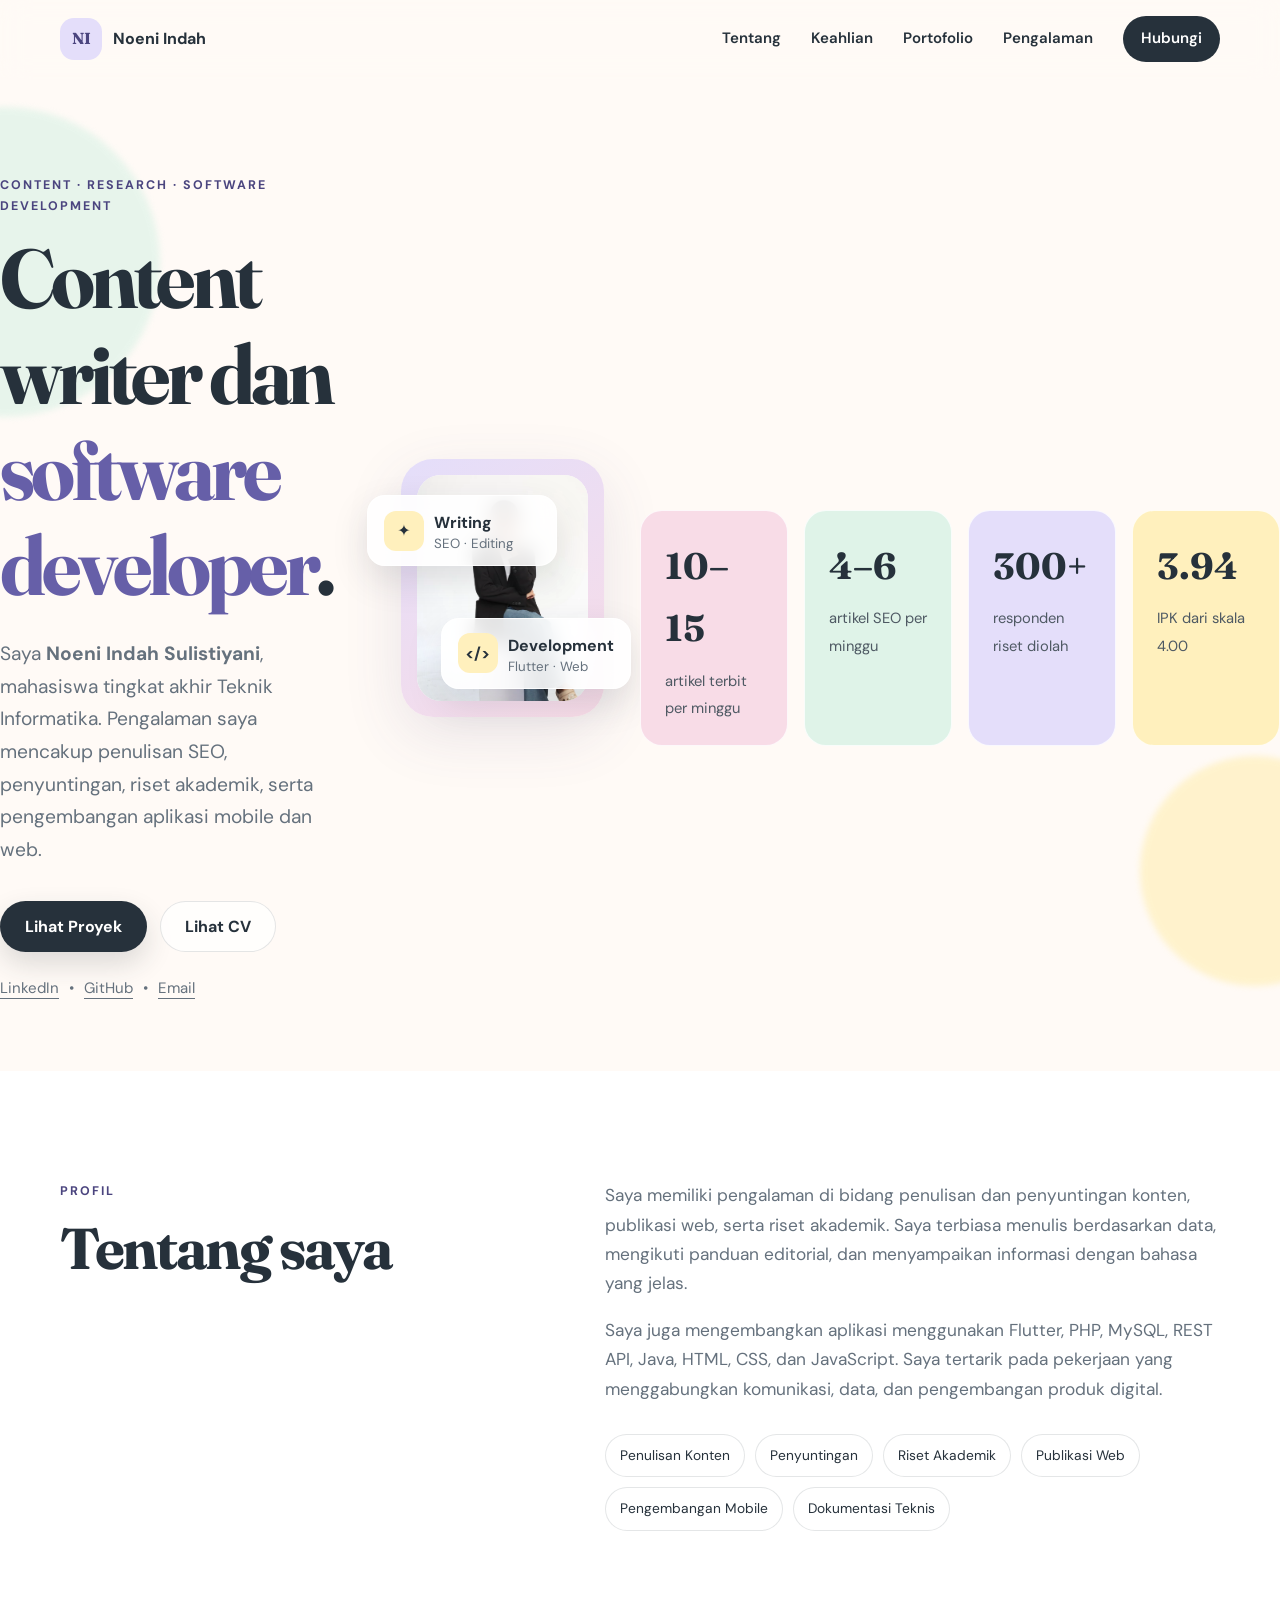
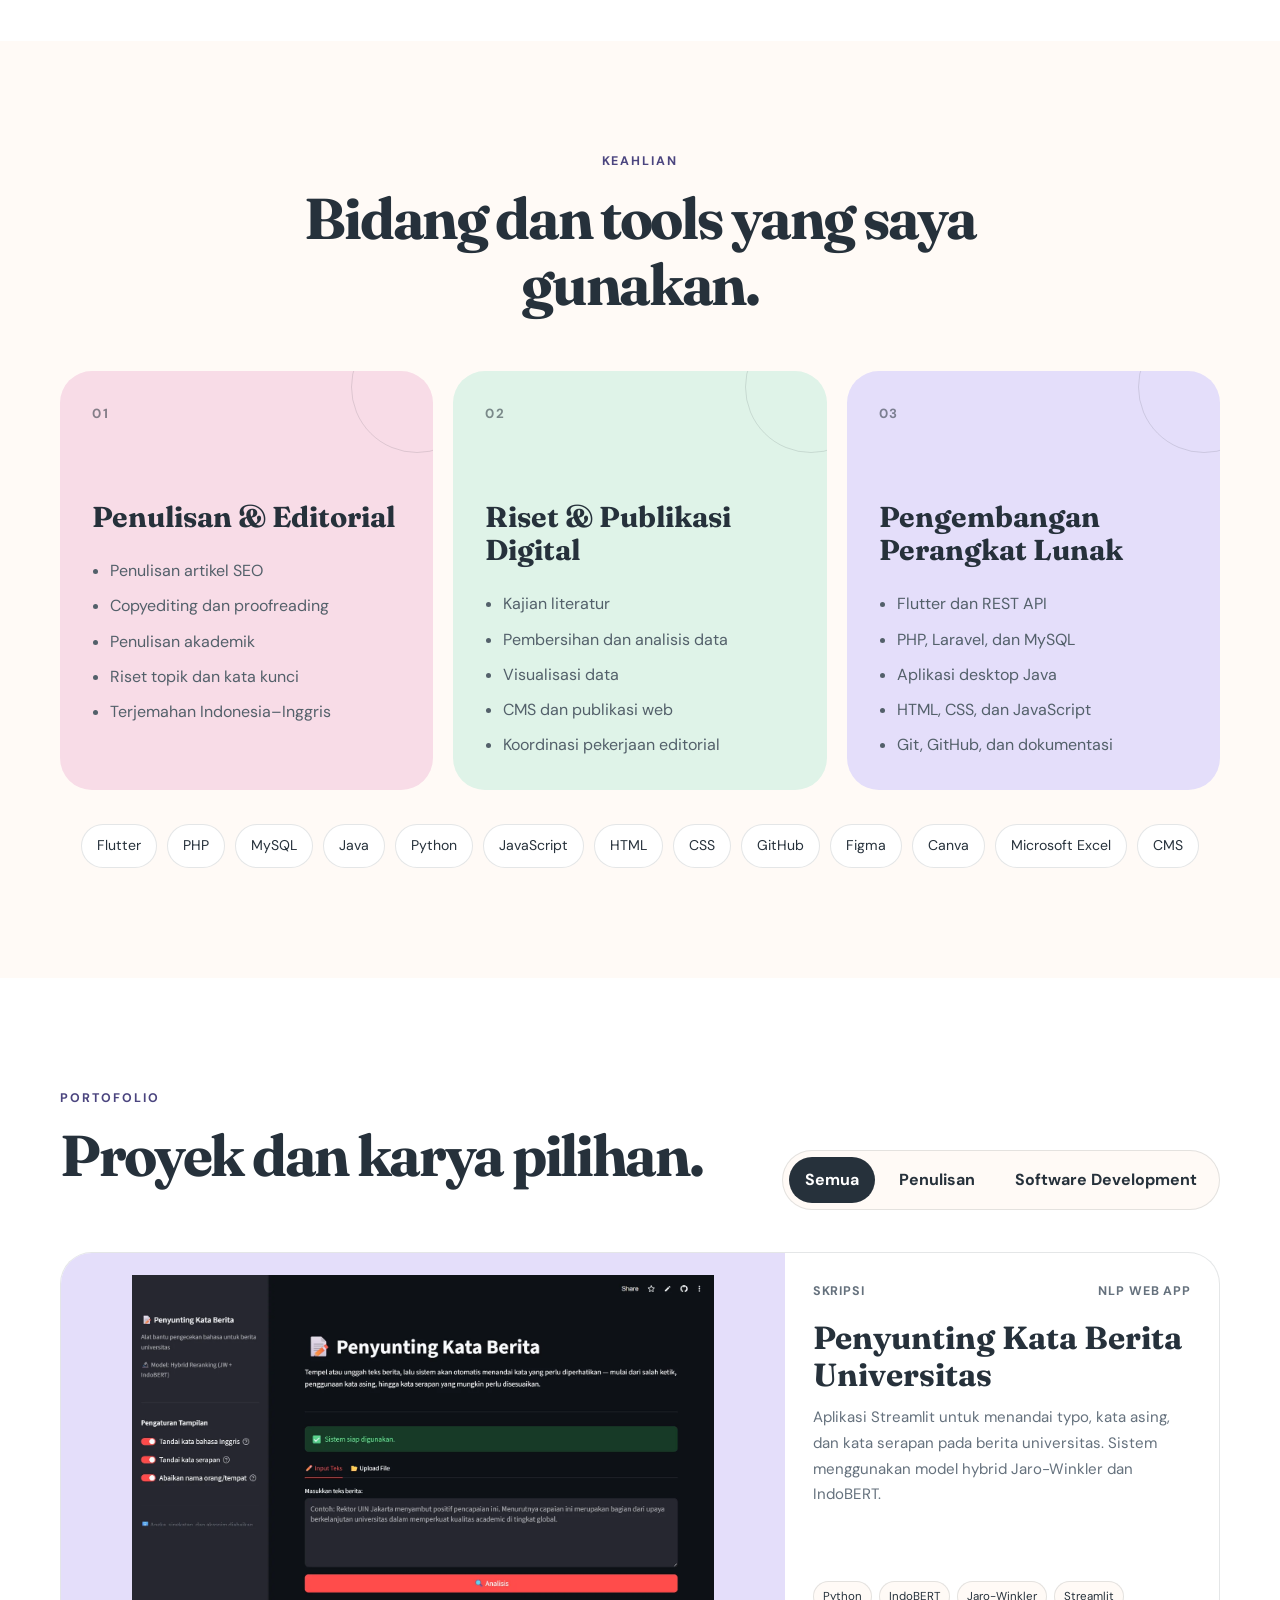
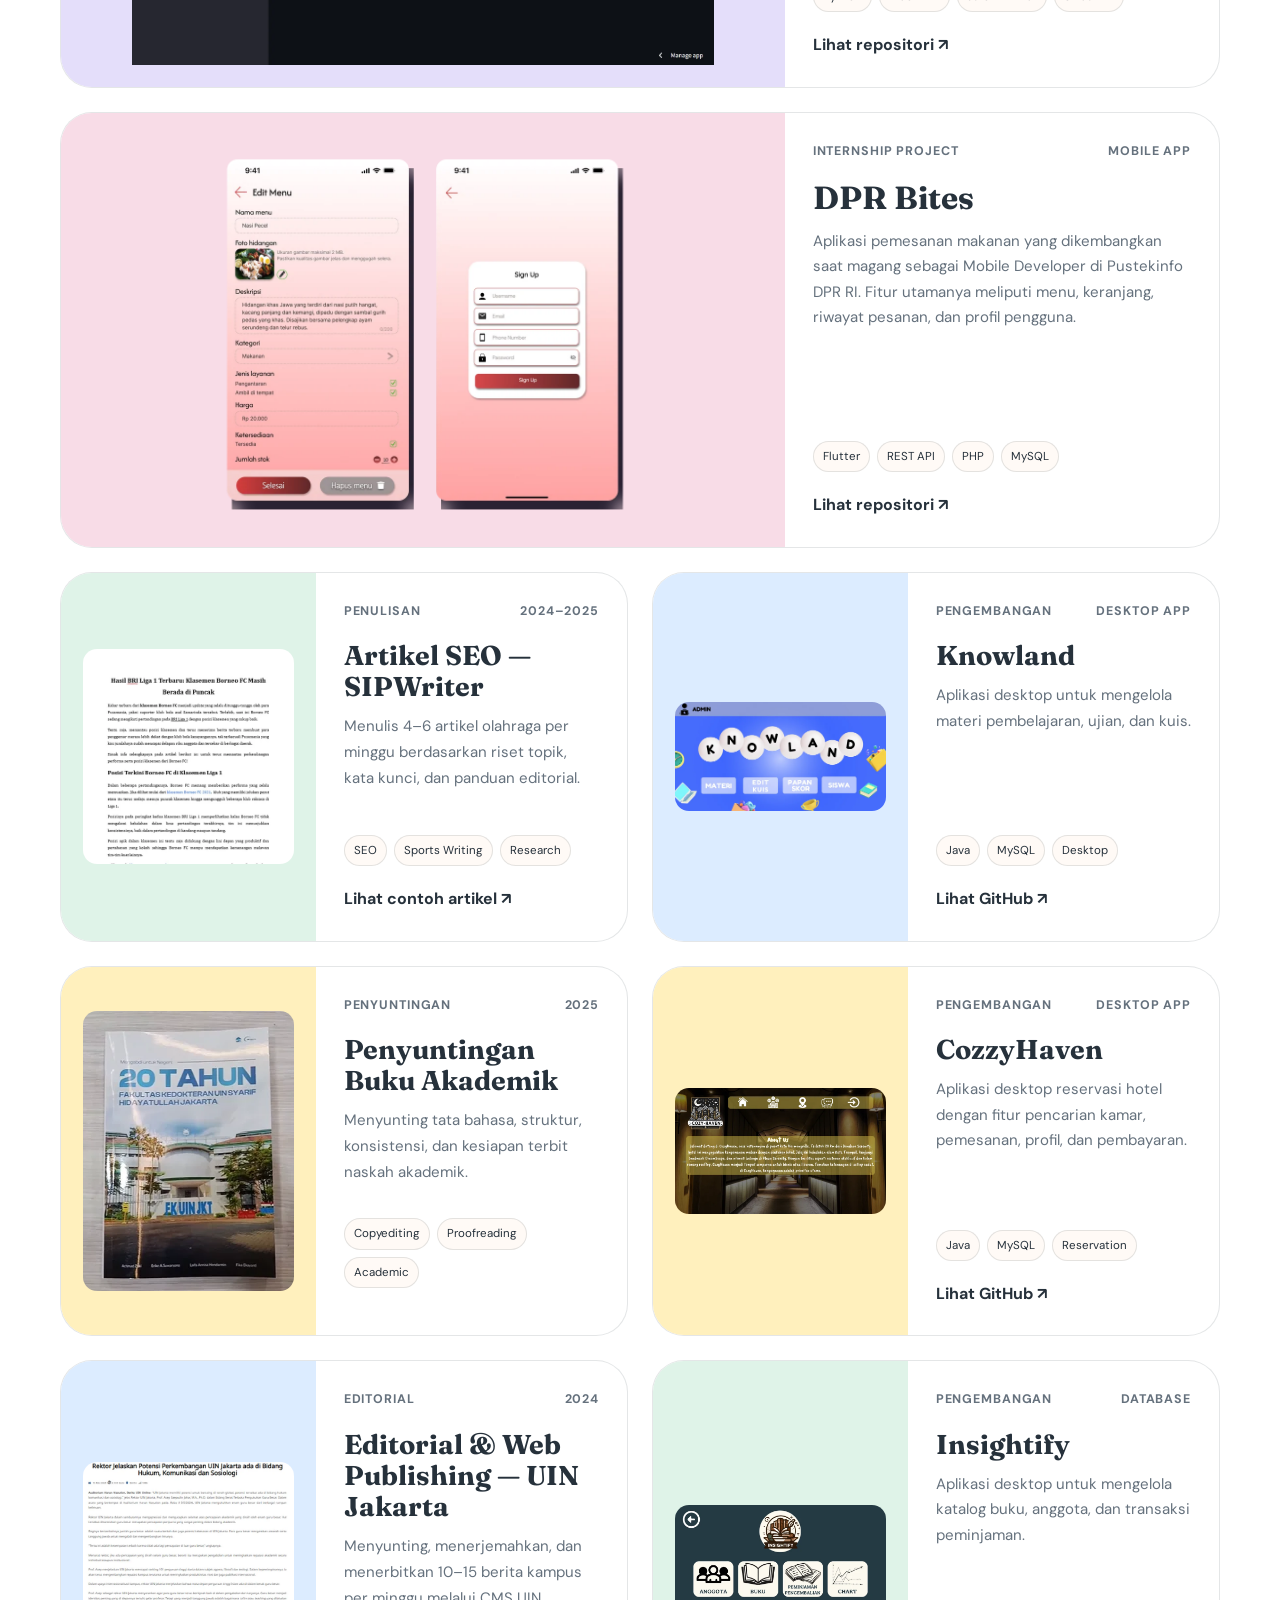
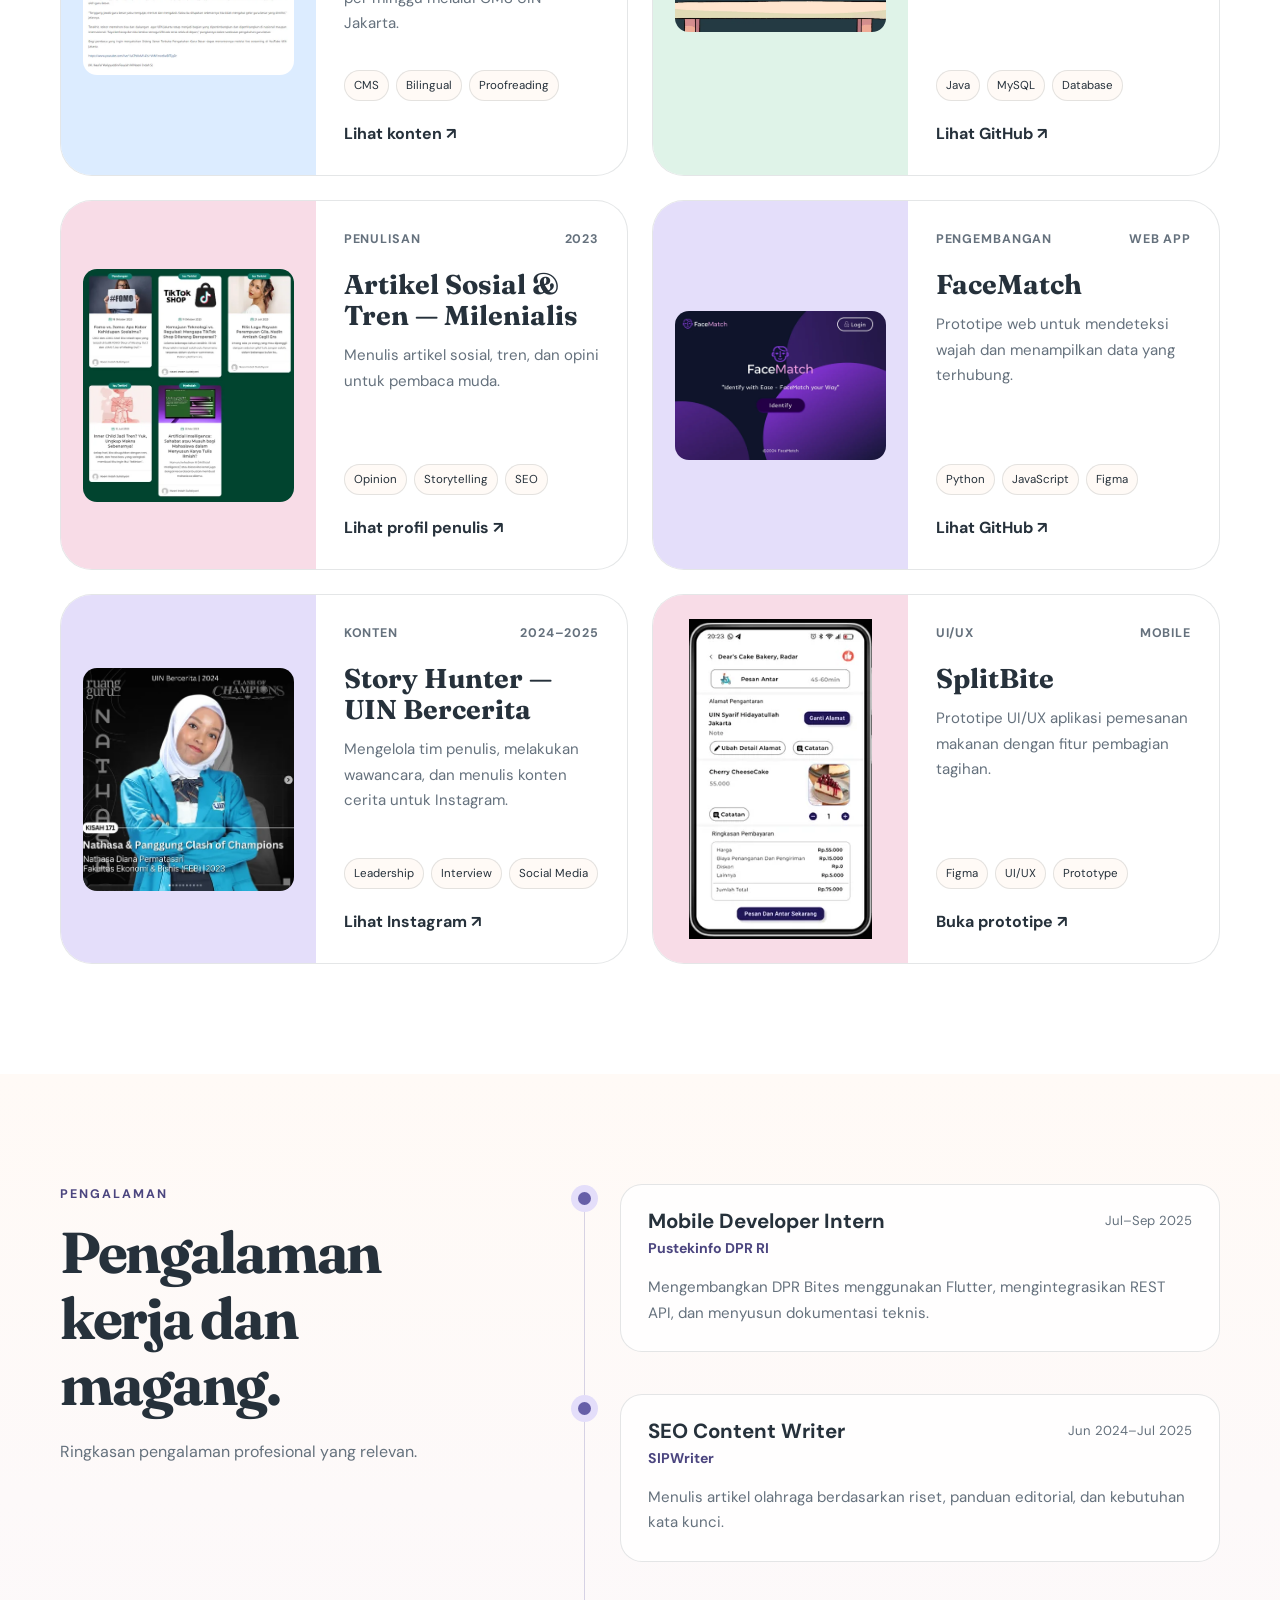
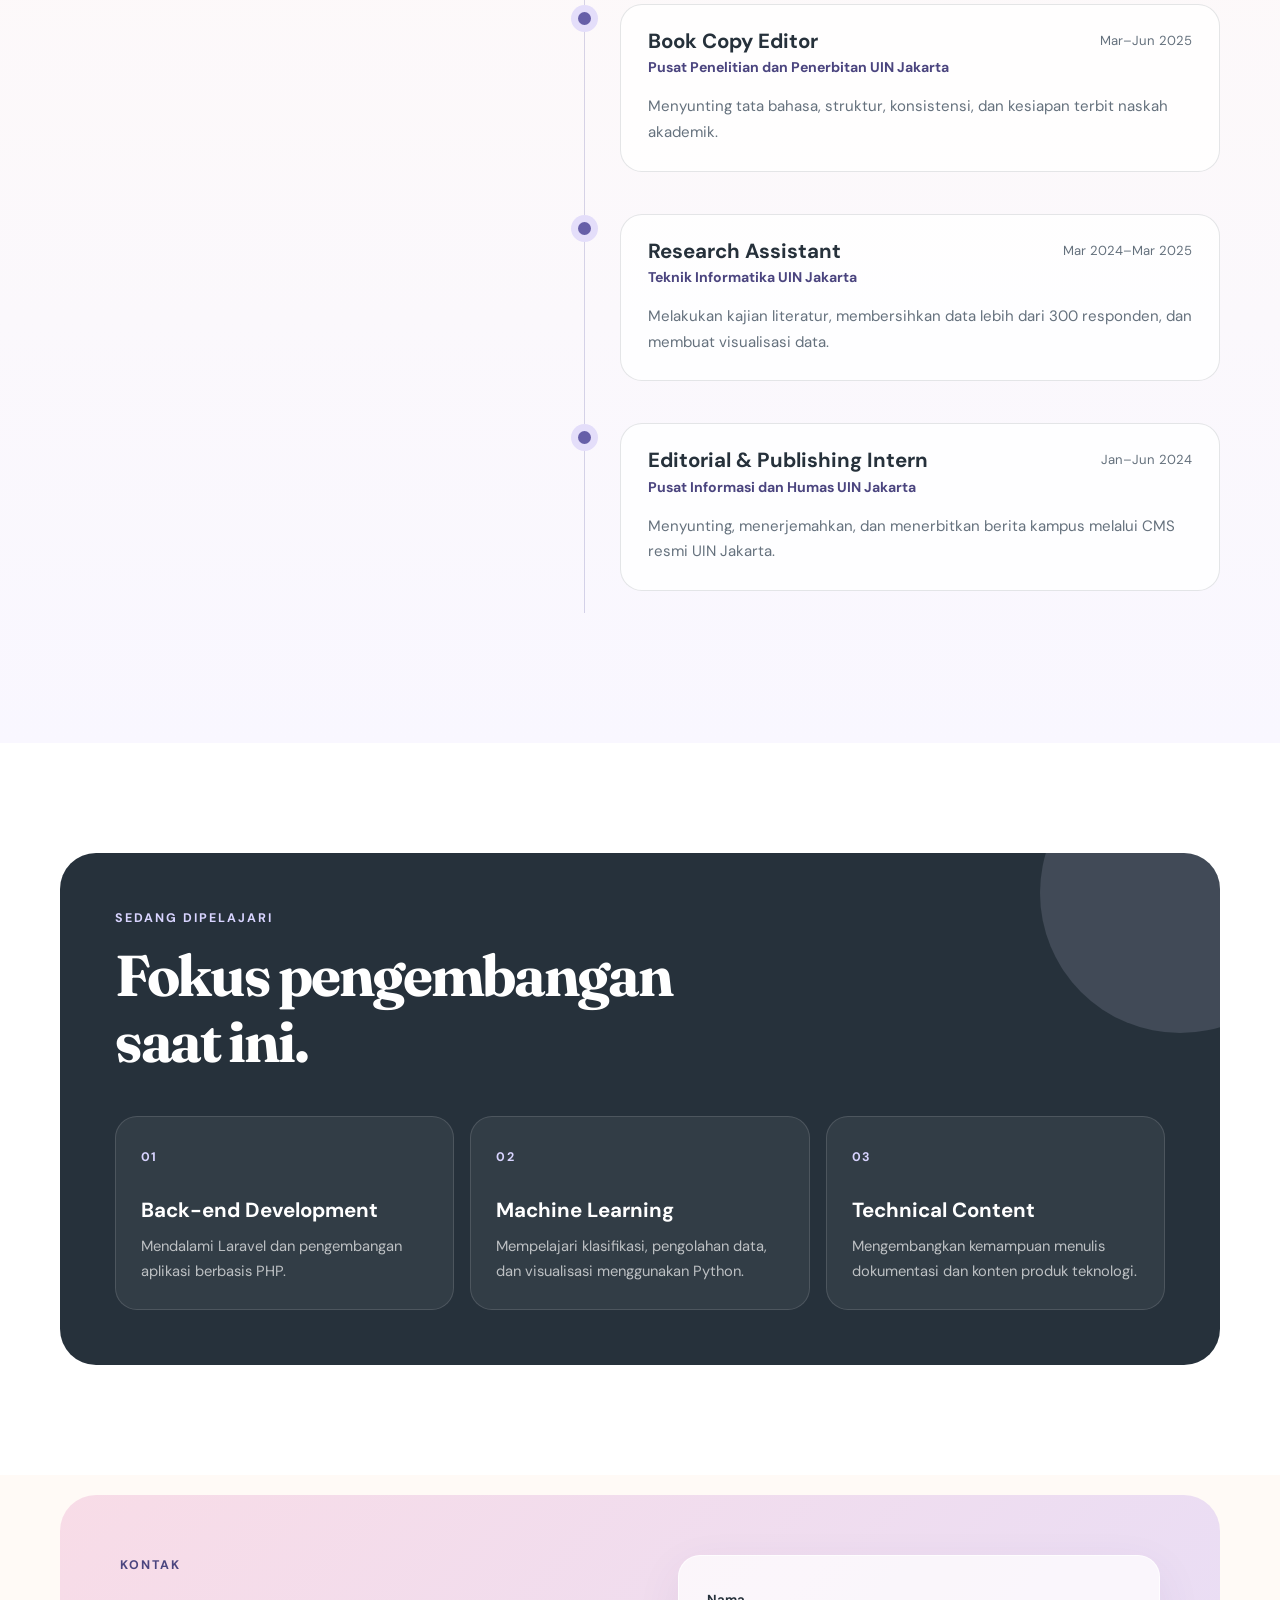
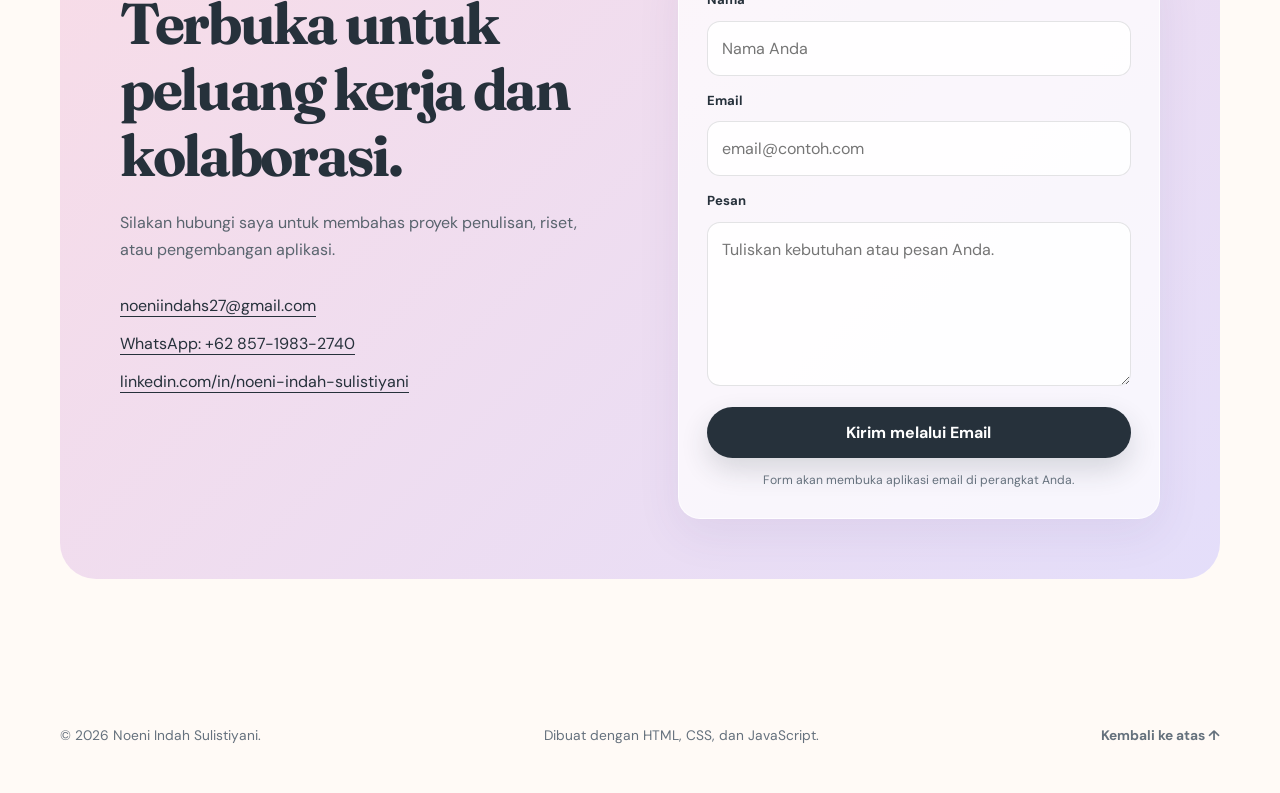
==== commit af3f82e1: "Update index.html" ====
--- a/index.html
+++ b/index.html
@@ -164,7 +164,7 @@
 <div aria-label="Filter portofolio" class="filter-group" role="group">
 <button class="filter-btn active" data-filter="all" type="button">Semua</button>
 <button class="filter-btn" data-filter="writing" type="button">Penulisan</button>
-<button class="filter-btn" data-filter="coding" type="button">Pengembangan</button>
+<button class="filter-btn" data-filter="coding" type="button">Software Development</button>
 </div>
 </div>
 <div class="portfolio-grid"><article class="project-card featured reveal" data-category="coding">
